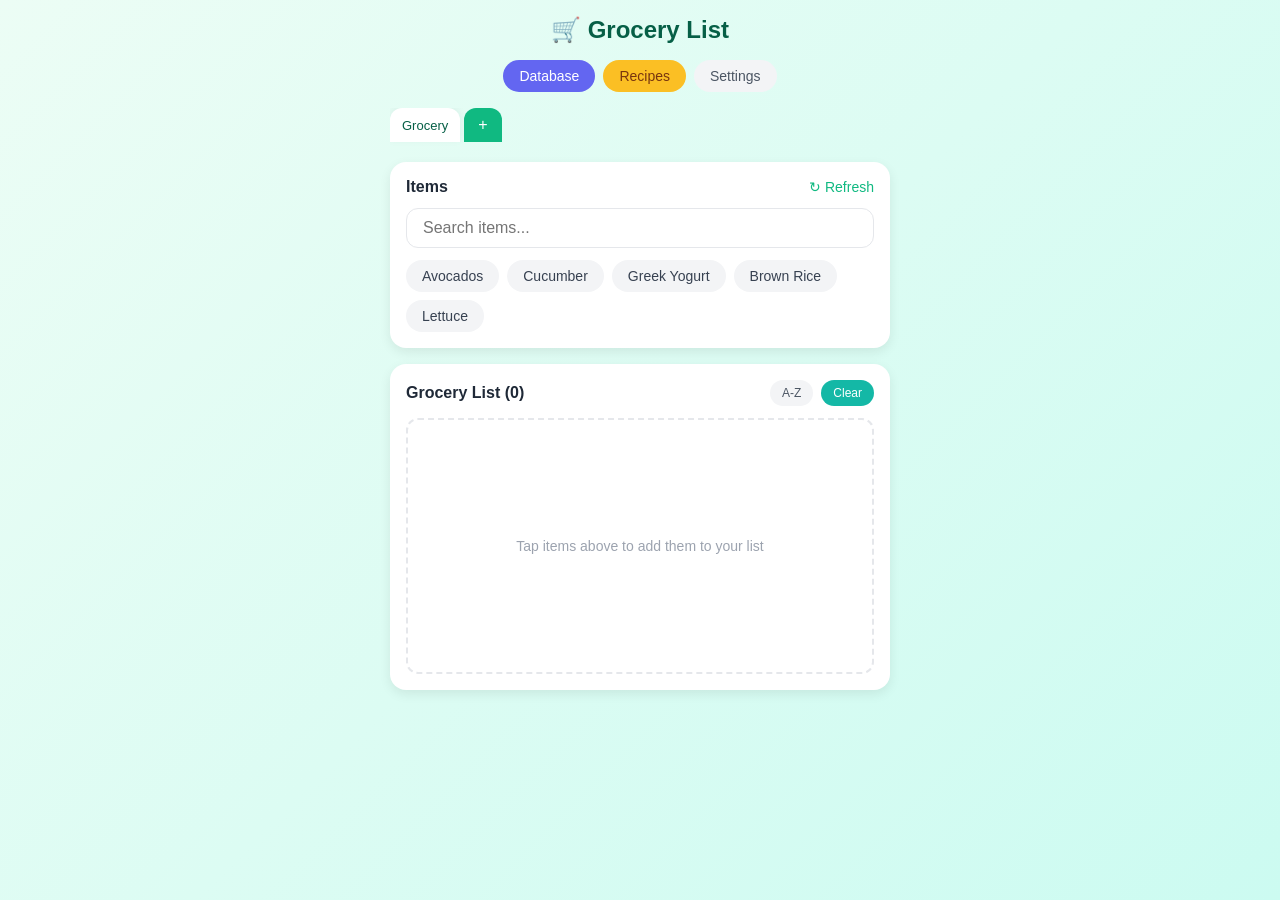
==== index.html @ 663d8616 "Update buttons and modal content for settings" ====
<!DOCTYPE html>
<html lang="en">
<head>
  <meta charset="UTF-8">
  <meta name="viewport" content="width=device-width, initial-scale=1.0, user-scalable=no">
  <meta name="apple-mobile-web-app-capable" content="yes">
  <meta name="apple-mobile-web-app-status-bar-style" content="default">
  <meta name="apple-mobile-web-app-title" content="Grocery List">
  <meta name="theme-color" content="#059669">
  <title>Grocery List</title>
  <link rel="stylesheet" href="styles.css">
  <link rel="apple-touch-icon" href="data:image/svg+xml,<svg xmlns='http://www.w3.org/2000/svg' viewBox='0 0 100 100'><rect fill='%23059669' width='100' height='100' rx='20'/><text y='70' x='50' text-anchor='middle' font-size='60'>🛒</text></svg>">
</head>
<body>
  <div class="container">
    <h1>🛒 Grocery List</h1>
    
    <div class="top-btn-container">
      <button class="btn btn-indigo" id="toggleDbBtn">Database</button>
      <button class="btn btn-amber" id="toggleRecipesBtn">Recipes</button>
      <button class="btn btn-secondary" id="importExportBtn">Settings</button>
    </div>

    <div class="tabs-container" id="tabsContainer"></div>

    <!-- New List Modal -->
    <div class="modal-overlay hidden" id="newListModal">
      <div class="modal" onclick="event.stopPropagation()">
        <div class="modal-title">Choose a list name</div>
        <div class="preset-list" id="presetList"></div>
        <div class="modal-buttons">
          <button class="btn btn-secondary" id="closeNewListModalBtn">Cancel</button>
        </div>
      </div>
    </div>

    <!-- Rename Modal -->
    <div class="modal-overlay hidden" id="renameModal">
      <div class="modal" onclick="event.stopPropagation()">
        <div class="modal-title">Rename List</div>
        <input type="text" class="input" id="renameInput" placeholder="Enter new name...">
        <div class="modal-buttons">
          <button class="btn btn-secondary" id="closeRenameModalBtn">Cancel</button>
          <button class="btn btn-primary" id="confirmRenameBtn">Save</button>
        </div>
      </div>
    </div>

    <!-- Delete Confirm Modal -->
    <div class="modal-overlay hidden" id="deleteModal">
      <div class="modal" onclick="event.stopPropagation()">
        <div class="modal-title">Delete this list?</div>
        <p style="color: #6b7280; font-size: 14px;">This cannot be undone.</p>
        <div class="modal-buttons">
          <button class="btn btn-secondary" id="closeDeleteModalBtn">Cancel</button>
          <button class="btn btn-danger" id="confirmDeleteBtn">Delete</button>
        </div>
      </div>
    </div>

    <!-- Add Item Category Modal -->
    <div class="modal-overlay hidden" id="categoryModal">
      <div class="modal" onclick="event.stopPropagation()">
        <div class="modal-title">Add "<span id="newItemName"></span>"</div>
        <p style="color: #6b7280; font-size: 14px; margin-bottom: 12px;">Which list type should this item appear in?</p>
        <select class="select" id="categorySelect">
          <option value="grocery">Grocery</option>
          <option value="vacation">Vacation</option>
          <option value="todo">To-Do</option>
        </select>
        <div class="modal-buttons">
          <button class="btn btn-secondary" id="closeCategoryModalBtn">Cancel</button>
          <button class="btn btn-primary" id="confirmAddItemBtn">Add</button>
        </div>
      </div>
    </div>

    <!-- Settings Modal -->
    <div class="modal-overlay hidden" id="importExportModal">
      <div class="modal" onclick="event.stopPropagation()">
        <div class="modal-title">Settings</div>
        
        <div class="settings-section">
          <div class="settings-label">Theme</div>
          <div class="theme-toggle-container">
            <button class="theme-btn" id="themeLightBtn">☀️ Light</button>
            <button class="theme-btn" id="themeDarkBtn">🌙 Dark</button>
            <button class="theme-btn" id="themeSystemBtn">⚙️ System</button>
          </div>
        </div>
        
        <div class="settings-section">
          <div class="settings-label">Data</div>
          <button class="btn btn-primary btn-full mb-12" id="exportDataBtn">📤 Export Data</button>
          <label class="btn btn-secondary btn-full" style="display: block; text-align: center; cursor: pointer;">
            📥 Import Data
            <input type="file" accept=".json" id="importFileInput" style="display: none;">
          </label>
        </div>
        
        <div class="modal-buttons">
          <button class="btn btn-secondary" id="closeImportExportModalBtn">Close</button>
        </div>
      </div>
    </div>

    <!-- Delete Recipe Confirm Modal -->
    <div class="modal-overlay hidden" id="deleteRecipeModal">
      <div class="modal" onclick="event.stopPropagation()">
        <div class="modal-title">Delete Recipe?</div>
        <p style="color: #6b7280; font-size: 14px;">This cannot be undone.</p>
        <div class="modal-buttons">
          <button class="btn btn-secondary" id="closeDeleteRecipeModalBtn">Cancel</button>
          <button class="btn btn-danger" id="confirmDeleteRecipeBtn">Delete</button>
        </div>
      </div>
    </div>

    <!-- Recipe Detail Modal -->
    <div class="modal-overlay hidden" id="recipeDetailModal">
      <div class="modal modal-large" onclick="event.stopPropagation()">
        <div class="recipe-detail-header">
          <span class="modal-title" id="recipeDetailTitle"></span>
          <span class="recipe-card-category" id="recipeDetailCategory"></span>
        </div>
        <div class="recipe-detail-section">
          <div class="card-title mb-8">Ingredients</div>
          <div id="recipeDetailIngredients" class="recipe-ingredients-list"></div>
        </div>
        <div class="recipe-detail-section">
          <div class="card-title mb-8">Instructions</div>
          <div id="recipeDetailInstructions" class="recipe-instructions"></div>
        </div>
        <div class="modal-buttons">
          <button class="btn btn-secondary" id="closeRecipeDetailModalBtn">Close</button>
          <button class="btn btn-secondary" id="editFromDetailBtn">Edit</button>
          <button class="btn btn-danger" id="deleteFromDetailBtn">Delete</button>
          <button class="btn btn-primary" id="addToListFromDetailBtn">+ Add to List</button>
        </div>
      </div>
    </div>

    <!-- Recipe Modal -->
    <div class="modal-overlay hidden" id="recipeModal">
      <div class="modal modal-large" onclick="event.stopPropagation()">
        <div class="modal-title" id="recipeModalTitle">New Recipe</div>
        <input type="text" class="input mb-12" id="recipeNameInput" placeholder="Recipe name...">
        <select class="select mb-12" id="recipeCategorySelect">
          <option value="breakfast">Breakfast</option>
          <option value="lunch">Lunch</option>
          <option value="dinner">Dinner</option>
          <option value="dessert">Dessert</option>
        </select>
        <div class="card-title mb-8">Ingredients</div>
        <div id="recipeIngredients" class="recipe-ingredients-list"></div>
        <div class="input-row mb-12">
          <input type="text" class="input input-small" id="newIngredientQty" placeholder="Qty (e.g. 2 cups)">
          <div class="autocomplete-container">
            <input type="text" class="input" id="newIngredientName" placeholder="Ingredient name..." autocomplete="off">
            <div class="autocomplete-list hidden" id="ingredientAutocomplete"></div>
          </div>
          <button class="btn btn-primary" id="addIngredientBtn">+</button>
        </div>
        <div class="card-title mb-8">Instructions</div>
        <textarea class="input textarea mb-12" id="recipeInstructions" placeholder="Enter cooking instructions..."></textarea>
        <div class="modal-buttons">
          <button class="btn btn-secondary" id="closeRecipeModalBtn">Cancel</button>
          <button class="btn btn-primary" id="saveRecipeBtn">Save</button>
        </div>
      </div>
    </div>

    <!-- Add Recipe to List Modal -->
    <div class="modal-overlay hidden" id="addToListModal">
      <div class="modal" onclick="event.stopPropagation()">
        <div class="modal-title">Add to List</div>
        <p style="color: #6b7280; font-size: 14px; margin-bottom: 12px;">Choose a list or create new:</p>
        <div id="existingListsContainer" class="preset-list mb-12"></div>
        <button class="btn btn-primary btn-full" id="addRecipeToNewListBtn">+ New List from Recipe</button>
        <div class="modal-buttons">
          <button class="btn btn-secondary" id="closeAddToListModalBtn">Cancel</button>
        </div>
      </div>
    </div>

    <!-- Recipes View -->
    <div id="recipesView" class="hidden">
      <div class="card">
        <div class="card-header">
          <span class="card-title">Recipes (<span id="recipeCount">0</span>)</span>
          <button class="btn btn-primary" id="newRecipeBtn">+ New</button>
        </div>
        <input type="text" class="input mb-12" id="recipeSearch" placeholder="Search recipes...">
        <div class="filter-row mb-12">
          <button class="btn btn-small btn-primary" id="recipeFilterAll">All</button>
          <button class="btn btn-small btn-secondary" id="recipeFilterBreakfast">Breakfast</button>
          <button class="btn btn-small btn-secondary" id="recipeFilterLunch">Lunch</button>
          <button class="btn btn-small btn-secondary" id="recipeFilterDinner">Dinner</button>
          <button class="btn btn-small btn-secondary" id="recipeFilterDessert">Dessert</button>
        </div>
        <div class="list-container" id="recipeList"></div>
      </div>
    </div>

    <!-- Database View -->
    <div id="databaseView" class="hidden">
      <div class="card">
        <div class="card-header">
          <span class="card-title">Database (<span id="dbCount">0</span> items)</span>
        </div>
        <input type="text" class="input mb-12" id="dbSearch" placeholder="Search database...">
        <div class="filter-row mb-12">
          <button class="btn btn-small btn-primary" id="dbFilterAll">All</button>
          <button class="btn btn-small btn-secondary" id="dbFilterGrocery">Grocery</button>
          <button class="btn btn-small btn-secondary" id="dbFilterVacation">Vacation</button>
          <button class="btn btn-small btn-secondary" id="dbFilterTodo">To-Do</button>
        </div>
        <div class="input-row">
          <input type="text" class="input" id="newDbItem" placeholder="Add new item...">
          <button class="btn btn-indigo" id="addDbItemBtn">Add</button>
        </div>
        <div class="list-container" id="dbList"></div>
      </div>
    </div>

    <!-- Main View -->
    <div id="mainView">
      <div class="card">
        <div class="card-header">
          <span class="card-title">Items</span>
          <button class="link-btn" id="refreshBtn">↻ Refresh</button>
        </div>
        <input type="text" class="input mb-12" id="searchInput" placeholder="Search items...">
        <div class="chips" id="itemChips"></div>
      </div>

      <div id="lastListCard" class="card hidden">
        <div class="card-header">
          <span class="card-title">Last List</span>
        </div>
        <div class="chips" id="lastListChips"></div>
      </div>

      <div class="card">
        <div class="card-header">
          <span class="card-title"><span id="listTitle">Shopping List</span> (<span id="listCount">0</span>)</span>
          <div class="btn-group">
            <button class="btn btn-small btn-secondary" id="sortBtn">A-Z</button>
            <button class="btn btn-small btn-teal" id="newListBtn">Clear</button>
          </div>
        </div>
        <div id="shoppingListEmpty" class="list-empty">Tap items above to add them to your list</div>
        <div id="shoppingList" class="list-container hidden"></div>
      </div>
    </div>
  </div>

  <script src="app.js"></script>
</body>
</html>
---- styles.css ----
* { box-sizing: border-box; margin: 0; padding: 0; }

body { 
  font-family: -apple-system, BlinkMacSystemFont, 'Segoe UI', Roboto, sans-serif; 
  background: linear-gradient(135deg, #ecfdf5 0%, #ccfbf1 100%); 
  min-height: 100vh; 
  padding: 16px; 
  padding-bottom: 32px; 
  -webkit-tap-highlight-color: transparent; 
}

.container { max-width: 500px; margin: 0 auto; }

h1 { text-align: center; color: #065f46; font-size: 24px; margin-bottom: 16px; }

/* Cards */
.card { 
  background: white; 
  border-radius: 16px; 
  padding: 16px; 
  margin-bottom: 16px; 
  box-shadow: 0 4px 12px rgba(0,0,0,0.08); 
}

.card-header { 
  display: flex; 
  justify-content: space-between; 
  align-items: center; 
  margin-bottom: 12px; 
}

.card-title { font-size: 16px; font-weight: 600; color: #1f2937; }

/* Buttons */
.btn { 
  padding: 8px 16px; 
  border-radius: 20px; 
  border: none; 
  font-size: 14px; 
  font-weight: 500; 
  cursor: pointer; 
  transition: all 0.2s; 
}

.btn-primary { background: #10b981; color: white; }
.btn-primary:active { background: #059669; }

.btn-secondary { background: #f3f4f6; color: #4b5563; }
.btn-secondary:active { background: #e5e7eb; }

.btn-danger { background: #ef4444; color: white; }
.btn-danger:active { background: #dc2626; }

.btn-purple { background: #8b5cf6; color: white; }
.btn-purple:active { background: #7c3aed; }

.btn-indigo { background: #6366f1; color: white; }
.btn-indigo:active { background: #4f46e5; }

.btn-amber { background: #fbbf24; color: #78350f; }

.btn-teal { background: #14b8a6; color: white; }
.btn-teal:active { background: #0d9488; }

.btn-small { padding: 6px 12px; font-size: 12px; }

.btn-group { display: flex; gap: 8px; flex-wrap: wrap; }

/* Inputs */
.input { 
  width: 100%; 
  padding: 10px 16px; 
  border: 1px solid #e5e7eb; 
  border-radius: 12px; 
  font-size: 16px; 
  outline: none; 
}

.input:focus { 
  border-color: #10b981; 
  box-shadow: 0 0 0 3px rgba(16,185,129,0.1); 
}

.select { 
  width: 100%; 
  padding: 10px 16px; 
  border: 1px solid #e5e7eb; 
  border-radius: 12px; 
  font-size: 16px; 
  outline: none; 
  background: white; 
}

/* Chips */
.chips { display: flex; flex-wrap: wrap; gap: 8px; }

.chip { 
  padding: 8px 16px; 
  border-radius: 20px; 
  font-size: 14px; 
  font-weight: 500; 
  border: none; 
  cursor: pointer; 
  transition: all 0.2s; 
}

.chip-default { background: #f3f4f6; color: #374151; }
.chip-default:active { background: #e5e7eb; }

.chip-selected { background: #10b981; color: white; box-shadow: 0 2px 8px rgba(16,185,129,0.3); }
.chip-selected-vacation { background: #ef4444; color: white; box-shadow: 0 2px 8px rgba(239,68,68,0.3); }
.chip-selected-todo { background: #3b82f6; color: white; box-shadow: 0 2px 8px rgba(59,130,246,0.3); }

.chip-highlight { background: #d1fae5; color: #065f46; box-shadow: 0 0 0 2px #10b981; }
.chip-highlight-vacation { background: #fee2e2; color: #991b1b; box-shadow: 0 0 0 2px #ef4444; }
.chip-highlight-todo { background: #dbeafe; color: #1e40af; box-shadow: 0 0 0 2px #3b82f6; }

.chip-badge { position: relative; }

/* Badges */
.badge { 
  position: absolute; 
  top: -6px; 
  left: -6px; 
  background: #059669; 
  color: white; 
  font-size: 10px; 
  padding: 2px 6px; 
  border-radius: 10px; 
}

.badge-vacation { 
  position: absolute; 
  top: -6px; 
  left: -6px; 
  background: #dc2626; 
  color: white; 
  font-size: 10px; 
  padding: 2px 6px; 
  border-radius: 10px; 
}

.badge-todo { 
  position: absolute; 
  top: -6px; 
  left: -6px; 
  background: #2563eb; 
  color: white; 
  font-size: 10px; 
  padding: 2px 6px; 
  border-radius: 10px; 
}

/* List Items */
.list-container { 
  height: 256px; 
  overflow-y: auto; 
  -webkit-overflow-scrolling: touch; 
}

.list-empty { 
  height: 256px; 
  display: flex; 
  align-items: center; 
  justify-content: center; 
  border: 2px dashed #e5e7eb; 
  border-radius: 12px; 
  color: #9ca3af; 
  font-size: 14px; 
  text-align: center; 
  padding: 16px; 
}

.list-item { 
  display: flex; 
  align-items: center; 
  gap: 12px; 
  padding: 12px; 
  background: #ecfdf5; 
  border-radius: 12px; 
  margin-bottom: 8px; 
}

.list-item-vacation { 
  display: flex; 
  align-items: center; 
  gap: 12px; 
  padding: 12px; 
  background: #fee2e2; 
  border-radius: 12px; 
  margin-bottom: 8px; 
}

.list-item-todo { 
  display: flex; 
  align-items: center; 
  gap: 12px; 
  padding: 12px; 
  background: #dbeafe; 
  border-radius: 12px; 
  margin-bottom: 8px; 
}

.list-number { 
  width: 24px; 
  height: 24px; 
  background: #10b981; 
  color: white; 
  border-radius: 50%; 
  display: flex; 
  align-items: center; 
  justify-content: center; 
  font-size: 12px; 
  font-weight: 600; 
  flex-shrink: 0; 
}

.list-number-vacation { 
  width: 24px; 
  height: 24px; 
  background: #ef4444; 
  color: white; 
  border-radius: 50%; 
  display: flex; 
  align-items: center; 
  justify-content: center; 
  font-size: 12px; 
  font-weight: 600; 
  flex-shrink: 0; 
}

.list-number-todo { 
  width: 24px; 
  height: 24px; 
  background: #3b82f6; 
  color: white; 
  border-radius: 50%; 
  display: flex; 
  align-items: center; 
  justify-content: center; 
  font-size: 12px; 
  font-weight: 600; 
  flex-shrink: 0; 
}

.list-item-text { flex: 1; font-size: 14px; color: #1f2937; }

.list-item-remove { 
  background: none; 
  border: none; 
  color: #9ca3af; 
  font-size: 18px; 
  cursor: pointer; 
  padding: 4px; 
}

.list-item-remove:active { color: #ef4444; }

.list-item-qty { 
  width: 70px; 
  padding: 4px 8px; 
  border: 1px solid #e5e7eb; 
  border-radius: 8px; 
  font-size: 13px; 
  text-align: center; 
}

.list-item-qty:focus { 
  border-color: #10b981; 
  outline: none; 
}

/* Database Items */
.db-item { 
  display: flex; 
  align-items: center; 
  gap: 8px; 
  padding: 12px; 
  background: #f9fafb; 
  border-radius: 12px; 
  margin-bottom: 8px; 
}

.db-item-name { flex: 1; font-size: 14px; color: #1f2937; }

.db-tag { padding: 2px 8px; border-radius: 8px; font-size: 11px; font-weight: 600; }
.db-tag-grocery { background: #d1fae5; color: #065f46; }
.db-tag-vacation { background: #dbeafe; color: #1e40af; }
.db-tag-todo { background: #fef3c7; color: #92400e; }

/* Layout Helpers */
.top-btn-container { display: flex; justify-content: center; margin-bottom: 16px; }

.link-btn { 
  background: none; 
  border: none; 
  color: #10b981; 
  font-size: 14px; 
  font-weight: 500; 
  cursor: pointer; 
}

.link-btn:active { color: #059669; }

.input-row { display: flex; gap: 8px; margin-bottom: 12px; }
.input-row .input { flex: 1; }

.hidden { display: none !important; }

.filter-row { display: flex; align-items: center; gap: 8px; flex-wrap: wrap; }

.mb-12 { margin-bottom: 12px; }

/* Tabs */
.tabs-container { 
  display: flex; 
  gap: 4px; 
  margin-bottom: 16px; 
  overflow-x: auto; 
  -webkit-overflow-scrolling: touch; 
  padding-bottom: 4px; 
}

.tab { 
  padding: 8px 12px; 
  border-radius: 12px 12px 0 0; 
  border: none; 
  font-size: 13px; 
  font-weight: 500; 
  cursor: pointer; 
  white-space: nowrap; 
  background: #e5e7eb; 
  color: #6b7280; 
  display: flex; 
  align-items: center; 
  gap: 6px; 
}

.tab:active { background: #d1d5db; }

.tab-active { 
  background: white; 
  color: #065f46; 
  box-shadow: 0 -2px 8px rgba(0,0,0,0.05); 
}

.tab-name { pointer-events: none; }

.tab-close { 
  background: none; 
  border: none; 
  color: #9ca3af; 
  font-size: 14px; 
  cursor: pointer; 
  padding: 2px 4px; 
  line-height: 1; 
  border-radius: 4px; 
}

.tab-close:active { background: rgba(0,0,0,0.1); color: #ef4444; }

.tab-active .tab-close { color: #6b7280; }

.tab-add { 
  background: #10b981; 
  color: white; 
  font-size: 16px; 
  padding: 8px 14px; 
}

.tab-add:active { background: #059669; }

/* Modal */
.modal-overlay { 
  position: fixed; 
  top: 0; 
  left: 0; 
  right: 0; 
  bottom: 0; 
  background: rgba(0,0,0,0.5); 
  display: flex; 
  align-items: center; 
  justify-content: center; 
  z-index: 1000; 
  padding: 16px; 
}

.modal { 
  background: white; 
  border-radius: 16px; 
  padding: 20px; 
  width: 100%; 
  max-width: 320px; 
  z-index: 1001; 
}

.modal-title { 
  font-size: 18px; 
  font-weight: 600; 
  color: #1f2937; 
  margin-bottom: 16px; 
}

.modal-buttons { display: flex; gap: 8px; margin-top: 16px; }
.modal-buttons .btn { flex: 1; padding: 12px 16px; }

.preset-list { display: flex; flex-direction: column; gap: 8px; }

.preset-btn { 
  padding: 12px; 
  border-radius: 12px; 
  border: 1px solid #e5e7eb; 
  background: white; 
  font-size: 14px; 
  text-align: left; 
  cursor: pointer; 
}

.preset-btn:active { background: #f3f4f6; }

/* Recipe Styles */
.modal-large { max-width: 400px; max-height: 90vh; overflow-y: auto; }

.recipe-ingredients-list { 
  max-height: 150px; 
  overflow-y: auto; 
  margin-bottom: 12px; 
}

.recipe-ingredient-item {
  display: flex;
  align-items: center;
  gap: 8px;
  padding: 8px;
  background: #f9fafb;
  border-radius: 8px;
  margin-bottom: 6px;
  font-size: 14px;
}

.recipe-ingredient-qty {
  color: #6b7280;
  min-width: 70px;
}

.recipe-ingredient-name { flex: 1; color: #1f2937; }

.textarea {
  min-height: 100px;
  resize: vertical;
  font-family: inherit;
}

.mb-8 { margin-bottom: 8px; }

.input-small { max-width: 100px; }

.autocomplete-container { 
  position: relative; 
  flex: 1; 
}

.autocomplete-list { 
  position: absolute; 
  top: 100%; 
  left: 0; 
  right: 0; 
  background: white; 
  border: 1px solid #e5e7eb; 
  border-radius: 8px; 
  max-height: 150px; 
  overflow-y: auto; 
  z-index: 100; 
  box-shadow: 0 4px 12px rgba(0,0,0,0.1); 
}

.autocomplete-item { 
  padding: 10px 12px; 
  font-size: 14px; 
  cursor: pointer; 
}

.autocomplete-item:hover, 
.autocomplete-item.selected { 
  background: #ecfdf5; 
}

.btn-full { width: 100%; }

.recipe-card {
  background: #f9fafb;
  border-radius: 12px;
  padding: 12px;
  margin-bottom: 8px;
  cursor: pointer;
  transition: all 0.2s;
}

.recipe-card:active {
  background: #f3f4f6;
  transform: scale(0.98);
}

.recipe-card-header {
  display: flex;
  justify-content: space-between;
  align-items: flex-start;
  margin-bottom: 8px;
}

.recipe-card-title { font-weight: 600; color: #1f2937; font-size: 15px; }

.recipe-card-category {
  padding: 2px 8px;
  border-radius: 8px;
  font-size: 11px;
  font-weight: 600;
}

.recipe-cat-breakfast { background: #fef3c7; color: #92400e; }
.recipe-cat-lunch { background: #d1fae5; color: #065f46; }
.recipe-cat-dinner { background: #dbeafe; color: #1e40af; }
.recipe-cat-dessert { background: #fce7f3; color: #9d174d; }

.recipe-card-ingredients {
  font-size: 13px;
  color: #6b7280;
  margin-bottom: 8px;
}

.recipe-card-actions {
  display: flex;
  gap: 6px;
}

.recipe-detail-header {
  display: flex;
  justify-content: space-between;
  align-items: flex-start;
  margin-bottom: 16px;
}

.recipe-detail-header .modal-title {
  margin-bottom: 0;
}

.recipe-instructions {
  background: #f9fafb;
  border-radius: 8px;
  padding: 12px;
  font-size: 14px;
  color: #4b5563;
  white-space: pre-wrap;
  max-height: 150px;
  overflow-y: auto;
}

.recipe-detail-section {
  margin-bottom: 16px;
}

.top-btn-container { display: flex; justify-content: center; gap: 8px; margin-bottom: 16px; }
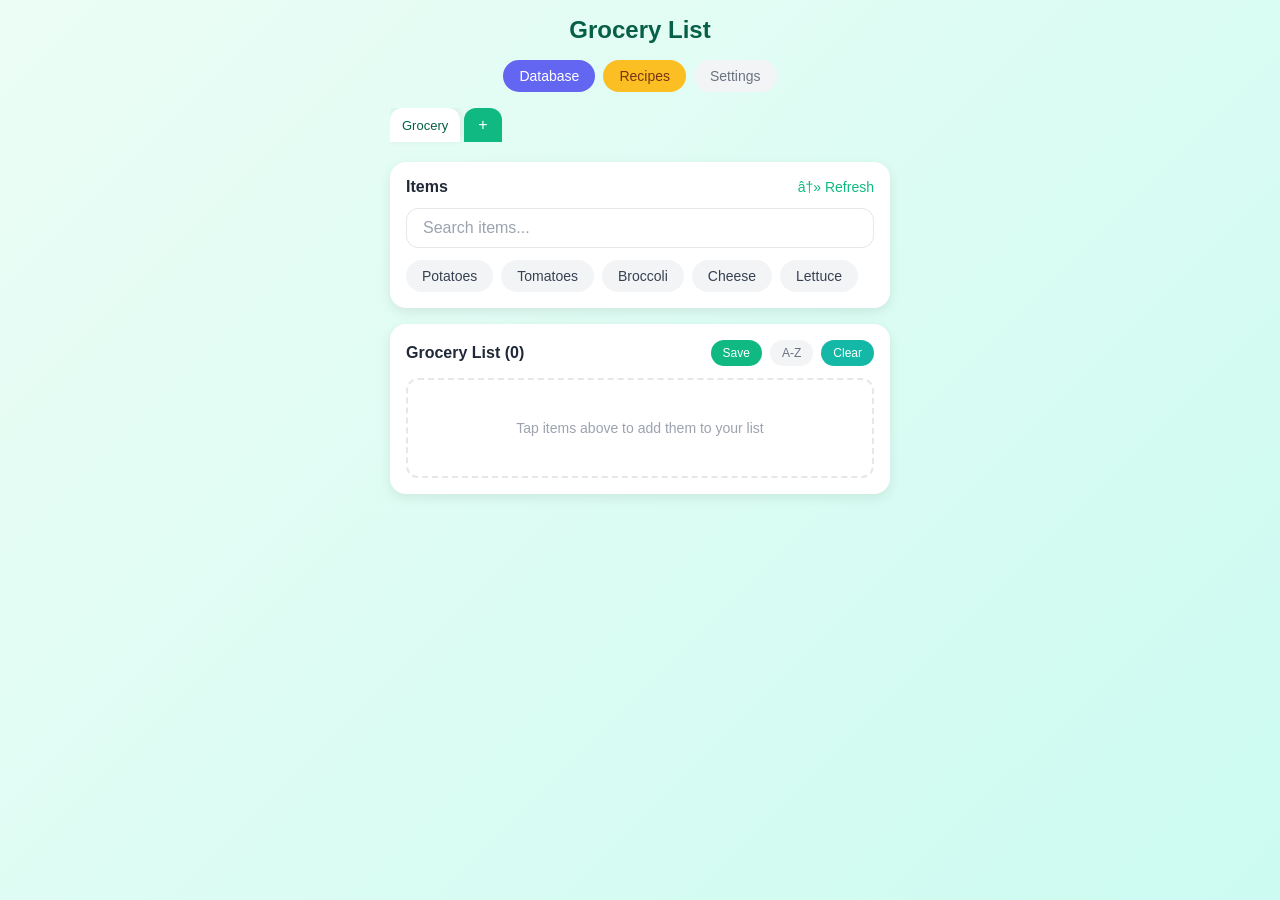
==== commit bd76984a: "Update grocery list UI elements and modals" ====
--- a/index.html
+++ b/index.html
@@ -9,11 +9,11 @@
   <meta name="theme-color" content="#059669">
   <title>Grocery List</title>
   <link rel="stylesheet" href="styles.css">
-  <link rel="apple-touch-icon" href="data:image/svg+xml,<svg xmlns='http://www.w3.org/2000/svg' viewBox='0 0 100 100'><rect fill='%23059669' width='100' height='100' rx='20'/><text y='70' x='50' text-anchor='middle' font-size='60'>🛒</text></svg>">
+  <link rel="apple-touch-icon" href="data:image/svg+xml,<svg xmlns='http://www.w3.org/2000/svg' viewBox='0 0 100 100'><rect fill='%23059669' width='100' height='100' rx='20'/><text y='70' x='50' text-anchor='middle' font-size='60'>ðŸ›’</text></svg>">
 </head>
 <body>
   <div class="container">
-    <h1>🛒 Grocery List</h1>
+    <h1>Grocery List</h1>
     
     <div class="top-btn-container">
       <button class="btn btn-indigo" id="toggleDbBtn">Database</button>
@@ -28,6 +28,7 @@
       <div class="modal" onclick="event.stopPropagation()">
         <div class="modal-title">Choose a list name</div>
         <div class="preset-list" id="presetList"></div>
+        <button class="btn btn-secondary btn-full mb-12" id="openSavedListsBtn">Add Saved List</button>
         <div class="modal-buttons">
           <button class="btn btn-secondary" id="closeNewListModalBtn">Cancel</button>
         </div>
@@ -75,6 +76,54 @@
       </div>
     </div>
 
+    <!-- Save List Modal -->
+    <div class="modal-overlay hidden" id="saveListModal">
+      <div class="modal" onclick="event.stopPropagation()">
+        <div class="modal-title">Save List</div>
+        <p style="color: #6b7280; font-size: 14px; margin-bottom: 12px;">Enter a name for this saved list:</p>
+        <input type="text" class="input mb-12" id="saveListNameInput" placeholder="List name...">
+        <div class="modal-buttons">
+          <button class="btn btn-secondary" id="closeSaveListModalBtn">Cancel</button>
+          <button class="btn btn-primary" id="confirmSaveListBtn">Save</button>
+        </div>
+      </div>
+    </div>
+
+    <!-- Overwrite Saved List Confirm Modal -->
+    <div class="modal-overlay hidden" id="overwriteSavedListModal">
+      <div class="modal" onclick="event.stopPropagation()">
+        <div class="modal-title">Replace Saved List?</div>
+        <p style="color: #6b7280; font-size: 14px;">A saved list named "<span id="overwriteListName"></span>" already exists. Do you want to replace it?</p>
+        <div class="modal-buttons">
+          <button class="btn btn-secondary" id="cancelOverwriteBtn">Cancel</button>
+          <button class="btn btn-danger" id="confirmOverwriteBtn">Replace</button>
+        </div>
+      </div>
+    </div>
+
+    <!-- Saved Lists Modal -->
+    <div class="modal-overlay hidden" id="savedListsModal">
+      <div class="modal modal-large" onclick="event.stopPropagation()">
+        <div class="modal-title">Saved Lists</div>
+        <div id="savedListsContainer" class="list-container mb-12"></div>
+        <div class="modal-buttons">
+          <button class="btn btn-secondary" id="closeSavedListsModalBtn">Close</button>
+        </div>
+      </div>
+    </div>
+
+    <!-- Delete Saved List Confirm Modal -->
+    <div class="modal-overlay hidden" id="deleteSavedListModal">
+      <div class="modal" onclick="event.stopPropagation()">
+        <div class="modal-title">Delete Saved List?</div>
+        <p style="color: #6b7280; font-size: 14px;">This cannot be undone.</p>
+        <div class="modal-buttons">
+          <button class="btn btn-secondary" id="closeDeleteSavedListModalBtn">Cancel</button>
+          <button class="btn btn-danger" id="confirmDeleteSavedListBtn" onclick="event.stopPropagation()">Delete</button>
+        </div>
+      </div>
+    </div>
+
     <!-- Settings Modal -->
     <div class="modal-overlay hidden" id="importExportModal">
       <div class="modal" onclick="event.stopPropagation()">
@@ -83,17 +132,17 @@
         <div class="settings-section">
           <div class="settings-label">Theme</div>
           <div class="theme-toggle-container">
-            <button class="theme-btn" id="themeLightBtn">☀️ Light</button>
-            <button class="theme-btn" id="themeDarkBtn">🌙 Dark</button>
-            <button class="theme-btn" id="themeSystemBtn">⚙️ System</button>
+            <button class="theme-btn" id="themeLightBtn">Light</button>
+            <button class="theme-btn" id="themeDarkBtn">Dark</button>
+            <button class="theme-btn" id="themeSystemBtn">System</button>
           </div>
         </div>
         
         <div class="settings-section">
           <div class="settings-label">Data</div>
-          <button class="btn btn-primary btn-full mb-12" id="exportDataBtn">📤 Export Data</button>
+          <button class="btn btn-primary btn-full mb-12" id="exportDataBtn">Export Data</button>
           <label class="btn btn-secondary btn-full" style="display: block; text-align: center; cursor: pointer;">
-            📥 Import Data
+            Import Data
             <input type="file" accept=".json" id="importFileInput" style="display: none;">
           </label>
         </div>
@@ -228,23 +277,16 @@
       <div class="card">
         <div class="card-header">
           <span class="card-title">Items</span>
-          <button class="link-btn" id="refreshBtn">↻ Refresh</button>
+          <button class="link-btn" id="refreshBtn">â†» Refresh</button>
         </div>
         <input type="text" class="input mb-12" id="searchInput" placeholder="Search items...">
         <div class="chips" id="itemChips"></div>
       </div>
-
-      <div id="lastListCard" class="card hidden">
-        <div class="card-header">
-          <span class="card-title">Last List</span>
-        </div>
-        <div class="chips" id="lastListChips"></div>
-      </div>
-
       <div class="card">
         <div class="card-header">
           <span class="card-title"><span id="listTitle">Shopping List</span> (<span id="listCount">0</span>)</span>
           <div class="btn-group">
+            <button class="btn btn-small btn-primary" id="saveListBtn">Save</button>
             <button class="btn btn-small btn-secondary" id="sortBtn">A-Z</button>
             <button class="btn btn-small btn-teal" id="newListBtn">Clear</button>
           </div>
--- a/styles.css
+++ b/styles.css
@@ -1,8 +1,56 @@
+:root {
+  --bg-gradient-1: #ecfdf5;
+  --bg-gradient-2: #ccfbf1;
+  --card-bg: white;
+  --text-primary: #1f2937;
+  --text-secondary: #6b7280;
+  --text-muted: #9ca3af;
+  --border-color: #e5e7eb;
+  --input-bg: white;
+  --chip-default-bg: #f3f4f6;
+  --chip-default-text: #374151;
+  --list-item-grocery-bg: #ecfdf5;
+  --list-item-vacation-bg: #fee2e2;
+  --list-item-todo-bg: #dbeafe;
+  --db-item-bg: #f9fafb;
+  --modal-overlay: rgba(0,0,0,0.5);
+  --shadow: rgba(0,0,0,0.08);
+  --autocomplete-bg: white;
+  --autocomplete-hover: #ecfdf5;
+  --preset-btn-bg: white;
+  --preset-btn-border: #e5e7eb;
+  --recipe-instructions-bg: #f9fafb;
+}
+
+[data-theme="dark"] {
+  --bg-gradient-1: #0f172a;
+  --bg-gradient-2: #1e293b;
+  --card-bg: #1e293b;
+  --text-primary: #f1f5f9;
+  --text-secondary: #94a3b8;
+  --text-muted: #64748b;
+  --border-color: #334155;
+  --input-bg: #0f172a;
+  --chip-default-bg: #334155;
+  --chip-default-text: #e2e8f0;
+  --list-item-grocery-bg: #064e3b;
+  --list-item-vacation-bg: #7f1d1d;
+  --list-item-todo-bg: #1e3a5f;
+  --db-item-bg: #0f172a;
+  --modal-overlay: rgba(0,0,0,0.7);
+  --shadow: rgba(0,0,0,0.3);
+  --autocomplete-bg: #1e293b;
+  --autocomplete-hover: #334155;
+  --preset-btn-bg: #0f172a;
+  --preset-btn-border: #334155;
+  --recipe-instructions-bg: #0f172a;
+}
+
 * { box-sizing: border-box; margin: 0; padding: 0; }
 
 body { 
   font-family: -apple-system, BlinkMacSystemFont, 'Segoe UI', Roboto, sans-serif; 
-  background: linear-gradient(135deg, #ecfdf5 0%, #ccfbf1 100%); 
+  background: linear-gradient(135deg, var(--bg-gradient-1) 0%, var(--bg-gradient-2) 100%); 
   min-height: 100vh; 
   padding: 16px; 
   padding-bottom: 32px; 
@@ -13,13 +61,15 @@
 
 h1 { text-align: center; color: #065f46; font-size: 24px; margin-bottom: 16px; }
 
+[data-theme="dark"] h1 { color: #6ee7b7; }
+
 /* Cards */
 .card { 
-  background: white; 
+  background: var(--card-bg); 
   border-radius: 16px; 
   padding: 16px; 
   margin-bottom: 16px; 
-  box-shadow: 0 4px 12px rgba(0,0,0,0.08); 
+  box-shadow: 0 4px 12px var(--shadow); 
 }
 
 .card-header { 
@@ -29,7 +79,7 @@
   margin-bottom: 12px; 
 }
 
-.card-title { font-size: 16px; font-weight: 600; color: #1f2937; }
+.card-title { font-size: 16px; font-weight: 600; color: var(--text-primary); }
 
 /* Buttons */
 .btn { 
@@ -45,8 +95,8 @@
 .btn-primary { background: #10b981; color: white; }
 .btn-primary:active { background: #059669; }
 
-.btn-secondary { background: #f3f4f6; color: #4b5563; }
-.btn-secondary:active { background: #e5e7eb; }
+.btn-secondary { background: var(--chip-default-bg); color: var(--text-secondary); }
+.btn-secondary:active { background: var(--border-color); }
 
 .btn-danger { background: #ef4444; color: white; }
 .btn-danger:active { background: #dc2626; }
@@ -70,10 +120,12 @@
 .input { 
   width: 100%; 
   padding: 10px 16px; 
-  border: 1px solid #e5e7eb; 
+  border: 1px solid var(--border-color); 
   border-radius: 12px; 
   font-size: 16px; 
   outline: none; 
+  background: var(--input-bg);
+  color: var(--text-primary);
 }
 
 .input:focus { 
@@ -81,14 +133,19 @@
   box-shadow: 0 0 0 3px rgba(16,185,129,0.1); 
 }
 
+.input::placeholder {
+  color: var(--text-muted);
+}
+
 .select { 
   width: 100%; 
   padding: 10px 16px; 
-  border: 1px solid #e5e7eb; 
+  border: 1px solid var(--border-color); 
   border-radius: 12px; 
   font-size: 16px; 
   outline: none; 
-  background: white; 
+  background: var(--input-bg);
+  color: var(--text-primary);
 }
 
 /* Chips */
@@ -104,8 +161,8 @@
   transition: all 0.2s; 
 }
 
-.chip-default { background: #f3f4f6; color: #374151; }
-.chip-default:active { background: #e5e7eb; }
+.chip-default { background: var(--chip-default-bg); color: var(--chip-default-text); }
+.chip-default:active { background: var(--border-color); }
 
 .chip-selected { background: #10b981; color: white; box-shadow: 0 2px 8px rgba(16,185,129,0.3); }
 .chip-selected-vacation { background: #ef4444; color: white; box-shadow: 0 2px 8px rgba(239,68,68,0.3); }
@@ -153,19 +210,17 @@
 
 /* List Items */
 .list-container { 
-  height: 256px; 
-  overflow-y: auto; 
-  -webkit-overflow-scrolling: touch; 
+  min-height: 50px;
 }
 
 .list-empty { 
-  height: 256px; 
+  min-height: 100px; 
   display: flex; 
   align-items: center; 
   justify-content: center; 
-  border: 2px dashed #e5e7eb; 
-  border-radius: 12px; 
-  color: #9ca3af; 
+  border: 2px dashed var(--border-color); 
+  border-radius: 12px; 
+  color: var(--text-muted); 
   font-size: 14px; 
   text-align: center; 
   padding: 16px; 
@@ -176,7 +231,7 @@
   align-items: center; 
   gap: 12px; 
   padding: 12px; 
-  background: #ecfdf5; 
+  background: var(--list-item-grocery-bg); 
   border-radius: 12px; 
   margin-bottom: 8px; 
 }
@@ -186,7 +241,7 @@
   align-items: center; 
   gap: 12px; 
   padding: 12px; 
-  background: #fee2e2; 
+  background: var(--list-item-vacation-bg); 
   border-radius: 12px; 
   margin-bottom: 8px; 
 }
@@ -196,7 +251,7 @@
   align-items: center; 
   gap: 12px; 
   padding: 12px; 
-  background: #dbeafe; 
+  background: var(--list-item-todo-bg); 
   border-radius: 12px; 
   margin-bottom: 8px; 
 }
@@ -243,12 +298,12 @@
   flex-shrink: 0; 
 }
 
-.list-item-text { flex: 1; font-size: 14px; color: #1f2937; }
+.list-item-text { flex: 1; font-size: 14px; color: var(--text-primary); }
 
 .list-item-remove { 
   background: none; 
   border: none; 
-  color: #9ca3af; 
+  color: var(--text-muted); 
   font-size: 18px; 
   cursor: pointer; 
   padding: 4px; 
@@ -259,10 +314,12 @@
 .list-item-qty { 
   width: 70px; 
   padding: 4px 8px; 
-  border: 1px solid #e5e7eb; 
+  border: 1px solid var(--border-color); 
   border-radius: 8px; 
   font-size: 13px; 
-  text-align: center; 
+  text-align: center;
+  background: var(--input-bg);
+  color: var(--text-primary);
 }
 
 .list-item-qty:focus { 
@@ -276,12 +333,12 @@
   align-items: center; 
   gap: 8px; 
   padding: 12px; 
-  background: #f9fafb; 
+  background: var(--db-item-bg); 
   border-radius: 12px; 
   margin-bottom: 8px; 
 }
 
-.db-item-name { flex: 1; font-size: 14px; color: #1f2937; }
+.db-item-name { flex: 1; font-size: 14px; color: var(--text-primary); }
 
 .db-tag { padding: 2px 8px; border-radius: 8px; font-size: 11px; font-weight: 600; }
 .db-tag-grocery { background: #d1fae5; color: #065f46; }
@@ -289,7 +346,7 @@
 .db-tag-todo { background: #fef3c7; color: #92400e; }
 
 /* Layout Helpers */
-.top-btn-container { display: flex; justify-content: center; margin-bottom: 16px; }
+.top-btn-container { display: flex; justify-content: center; gap: 8px; margin-bottom: 16px; }
 
 .link-btn { 
   background: none; 
@@ -310,6 +367,7 @@
 .filter-row { display: flex; align-items: center; gap: 8px; flex-wrap: wrap; }
 
 .mb-12 { margin-bottom: 12px; }
+.mb-8 { margin-bottom: 8px; }
 
 /* Tabs */
 .tabs-container { 
@@ -329,27 +387,29 @@
   font-weight: 500; 
   cursor: pointer; 
   white-space: nowrap; 
-  background: #e5e7eb; 
-  color: #6b7280; 
+  background: var(--border-color); 
+  color: var(--text-secondary); 
   display: flex; 
   align-items: center; 
   gap: 6px; 
 }
 
-.tab:active { background: #d1d5db; }
+.tab:active { background: var(--chip-default-bg); }
 
 .tab-active { 
-  background: white; 
+  background: var(--card-bg); 
   color: #065f46; 
-  box-shadow: 0 -2px 8px rgba(0,0,0,0.05); 
-}
+  box-shadow: 0 -2px 8px var(--shadow); 
+}
+
+[data-theme="dark"] .tab-active { color: #6ee7b7; }
 
 .tab-name { pointer-events: none; }
 
 .tab-close { 
   background: none; 
   border: none; 
-  color: #9ca3af; 
+  color: var(--text-muted); 
   font-size: 14px; 
   cursor: pointer; 
   padding: 2px 4px; 
@@ -359,7 +419,7 @@
 
 .tab-close:active { background: rgba(0,0,0,0.1); color: #ef4444; }
 
-.tab-active .tab-close { color: #6b7280; }
+.tab-active .tab-close { color: var(--text-secondary); }
 
 .tab-add { 
   background: #10b981; 
@@ -377,7 +437,7 @@
   left: 0; 
   right: 0; 
   bottom: 0; 
-  background: rgba(0,0,0,0.5); 
+  background: var(--modal-overlay); 
   display: flex; 
   align-items: center; 
   justify-content: center; 
@@ -386,7 +446,7 @@
 }
 
 .modal { 
-  background: white; 
+  background: var(--card-bg); 
   border-radius: 16px; 
   padding: 20px; 
   width: 100%; 
@@ -394,10 +454,16 @@
   z-index: 1001; 
 }
 
+.modal-large { 
+  max-width: 400px; 
+  max-height: 90vh; 
+  overflow-y: auto; 
+}
+
 .modal-title { 
   font-size: 18px; 
   font-weight: 600; 
-  color: #1f2937; 
+  color: var(--text-primary); 
   margin-bottom: 16px; 
 }
 
@@ -409,21 +475,19 @@
 .preset-btn { 
   padding: 12px; 
   border-radius: 12px; 
-  border: 1px solid #e5e7eb; 
-  background: white; 
+  border: 1px solid var(--preset-btn-border); 
+  background: var(--preset-btn-bg); 
+  color: var(--text-primary);
   font-size: 14px; 
   text-align: left; 
   cursor: pointer; 
 }
 
-.preset-btn:active { background: #f3f4f6; }
+.preset-btn:active { background: var(--chip-default-bg); }
 
 /* Recipe Styles */
-.modal-large { max-width: 400px; max-height: 90vh; overflow-y: auto; }
-
 .recipe-ingredients-list { 
-  max-height: 150px; 
-  overflow-y: auto; 
+  min-height: 40px;
   margin-bottom: 12px; 
 }
 
@@ -432,18 +496,18 @@
   align-items: center;
   gap: 8px;
   padding: 8px;
-  background: #f9fafb;
+  background: var(--db-item-bg);
   border-radius: 8px;
   margin-bottom: 6px;
   font-size: 14px;
 }
 
 .recipe-ingredient-qty {
-  color: #6b7280;
+  color: var(--text-secondary);
   min-width: 70px;
 }
 
-.recipe-ingredient-name { flex: 1; color: #1f2937; }
+.recipe-ingredient-name { flex: 1; color: var(--text-primary); }
 
 .textarea {
   min-height: 100px;
@@ -451,10 +515,82 @@
   font-family: inherit;
 }
 
-.mb-8 { margin-bottom: 8px; }
-
 .input-small { max-width: 100px; }
 
+.btn-full { width: 100%; }
+
+.recipe-card {
+  background: var(--db-item-bg);
+  border-radius: 12px;
+  padding: 12px;
+  margin-bottom: 8px;
+  cursor: pointer;
+  transition: all 0.2s;
+}
+
+.recipe-card:active {
+  background: var(--chip-default-bg);
+  transform: scale(0.98);
+}
+
+.recipe-card-header {
+  display: flex;
+  justify-content: space-between;
+  align-items: flex-start;
+  margin-bottom: 8px;
+}
+
+.recipe-card-title { font-weight: 600; color: var(--text-primary); font-size: 15px; }
+
+.recipe-card-category {
+  padding: 2px 8px;
+  border-radius: 8px;
+  font-size: 11px;
+  font-weight: 600;
+}
+
+.recipe-cat-breakfast { background: #fef3c7; color: #92400e; }
+.recipe-cat-lunch { background: #d1fae5; color: #065f46; }
+.recipe-cat-dinner { background: #dbeafe; color: #1e40af; }
+.recipe-cat-dessert { background: #fce7f3; color: #9d174d; }
+
+.recipe-card-ingredients {
+  font-size: 13px;
+  color: var(--text-secondary);
+}
+
+.recipe-card-actions {
+  display: flex;
+  gap: 6px;
+}
+
+.recipe-detail-header {
+  display: flex;
+  justify-content: space-between;
+  align-items: flex-start;
+  margin-bottom: 16px;
+}
+
+.recipe-detail-header .modal-title {
+  margin-bottom: 0;
+}
+
+.recipe-instructions {
+  background: var(--recipe-instructions-bg);
+  border-radius: 8px;
+  padding: 12px;
+  font-size: 14px;
+  color: var(--text-secondary);
+  white-space: pre-wrap;
+  max-height: 150px;
+  overflow-y: auto;
+}
+
+.recipe-detail-section {
+  margin-bottom: 16px;
+}
+
+/* Autocomplete */
 .autocomplete-container { 
   position: relative; 
   flex: 1; 
@@ -465,98 +601,63 @@
   top: 100%; 
   left: 0; 
   right: 0; 
-  background: white; 
-  border: 1px solid #e5e7eb; 
+  background: var(--autocomplete-bg); 
+  border: 1px solid var(--border-color); 
   border-radius: 8px; 
   max-height: 150px; 
   overflow-y: auto; 
   z-index: 100; 
-  box-shadow: 0 4px 12px rgba(0,0,0,0.1); 
+  box-shadow: 0 4px 12px var(--shadow); 
 }
 
 .autocomplete-item { 
   padding: 10px 12px; 
   font-size: 14px; 
-  cursor: pointer; 
+  cursor: pointer;
+  color: var(--text-primary);
 }
 
 .autocomplete-item:hover, 
 .autocomplete-item.selected { 
-  background: #ecfdf5; 
-}
-
-.btn-full { width: 100%; }
-
-.recipe-card {
-  background: #f9fafb;
-  border-radius: 12px;
-  padding: 12px;
-  margin-bottom: 8px;
+  background: var(--autocomplete-hover); 
+}
+
+/* Theme Toggle */
+.theme-toggle-container {
+  display: flex;
+  gap: 8px;
+  margin-bottom: 16px;
+}
+
+.theme-btn {
+  flex: 1;
+  padding: 10px;
+  border-radius: 8px;
+  border: 1px solid var(--border-color);
+  background: var(--input-bg);
+  color: var(--text-primary);
+  font-size: 13px;
   cursor: pointer;
   transition: all 0.2s;
 }
 
-.recipe-card:active {
-  background: #f3f4f6;
+.theme-btn.active {
+  background: #10b981;
+  color: white;
+  border-color: #10b981;
+}
+
+.theme-btn:active {
   transform: scale(0.98);
 }
 
-.recipe-card-header {
-  display: flex;
-  justify-content: space-between;
-  align-items: flex-start;
+.settings-section {
+  margin-bottom: 20px;
+}
+
+.settings-label {
+  font-size: 14px;
+  font-weight: 600;
+  color: var(--text-primary);
   margin-bottom: 8px;
 }
-
-.recipe-card-title { font-weight: 600; color: #1f2937; font-size: 15px; }
-
-.recipe-card-category {
-  padding: 2px 8px;
-  border-radius: 8px;
-  font-size: 11px;
-  font-weight: 600;
-}
-
-.recipe-cat-breakfast { background: #fef3c7; color: #92400e; }
-.recipe-cat-lunch { background: #d1fae5; color: #065f46; }
-.recipe-cat-dinner { background: #dbeafe; color: #1e40af; }
-.recipe-cat-dessert { background: #fce7f3; color: #9d174d; }
-
-.recipe-card-ingredients {
-  font-size: 13px;
-  color: #6b7280;
-  margin-bottom: 8px;
-}
-
-.recipe-card-actions {
-  display: flex;
-  gap: 6px;
-}
-
-.recipe-detail-header {
-  display: flex;
-  justify-content: space-between;
-  align-items: flex-start;
-  margin-bottom: 16px;
-}
-
-.recipe-detail-header .modal-title {
-  margin-bottom: 0;
-}
-
-.recipe-instructions {
-  background: #f9fafb;
-  border-radius: 8px;
-  padding: 12px;
-  font-size: 14px;
-  color: #4b5563;
-  white-space: pre-wrap;
-  max-height: 150px;
-  overflow-y: auto;
-}
-
-.recipe-detail-section {
-  margin-bottom: 16px;
-}
-
-.top-btn-container { display: flex; justify-content: center; gap: 8px; margin-bottom: 16px; }
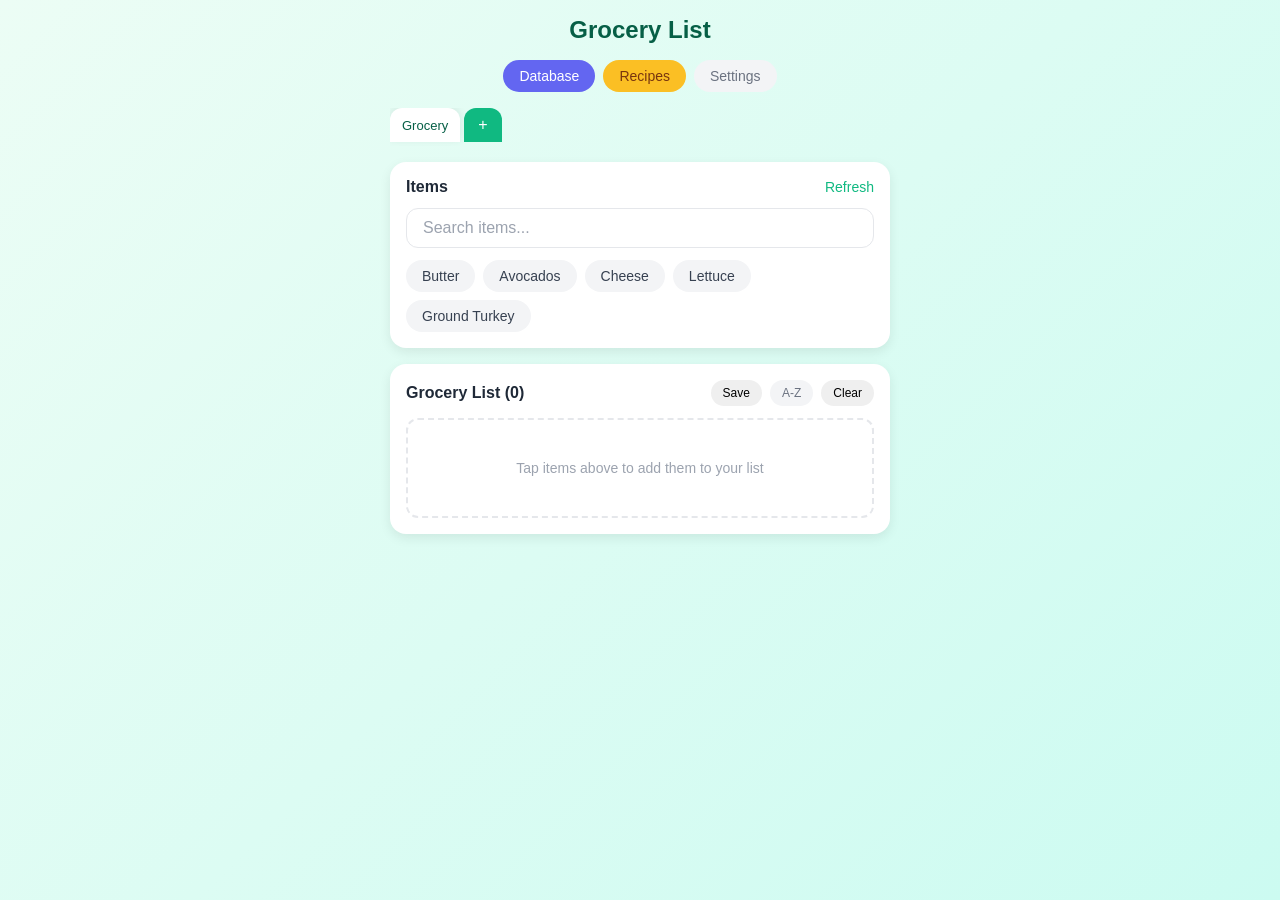
==== commit 682ed2a6: "Refactor button classes and update modal structure" ====
--- a/index.html
+++ b/index.html
@@ -28,7 +28,7 @@
       <div class="modal" onclick="event.stopPropagation()">
         <div class="modal-title">Choose a list name</div>
         <div class="preset-list" id="presetList"></div>
-        <button class="btn btn-secondary btn-full mb-12" id="openSavedListsBtn">Add Saved List</button>
+        <button class="preset-btn preset-btn-saved mb-12" id="openSavedListsBtn">Add Saved List</button>
         <div class="modal-buttons">
           <button class="btn btn-secondary" id="closeNewListModalBtn">Cancel</button>
         </div>
@@ -255,20 +255,40 @@
     <div id="databaseView" class="hidden">
       <div class="card">
         <div class="card-header">
-          <span class="card-title">Database (<span id="dbCount">0</span> items)</span>
-        </div>
-        <input type="text" class="input mb-12" id="dbSearch" placeholder="Search database...">
-        <div class="filter-row mb-12">
-          <button class="btn btn-small btn-primary" id="dbFilterAll">All</button>
-          <button class="btn btn-small btn-secondary" id="dbFilterGrocery">Grocery</button>
-          <button class="btn btn-small btn-secondary" id="dbFilterVacation">Vacation</button>
-          <button class="btn btn-small btn-secondary" id="dbFilterTodo">To-Do</button>
-        </div>
-        <div class="input-row">
-          <input type="text" class="input" id="newDbItem" placeholder="Add new item...">
-          <button class="btn btn-indigo" id="addDbItemBtn">Add</button>
-        </div>
-        <div class="list-container" id="dbList"></div>
+          <div class="db-view-toggle">
+            <button class="toggle-btn active" id="dbViewItemsBtn">Items</button>
+            <button class="toggle-btn" id="dbViewSavedBtn">Saved</button>
+          </div>
+          <span class="card-title" id="dbTitle">Database Items (<span id="dbCount">0</span>)</span>
+        </div>
+        
+        <!-- Items Sub-View -->
+        <div id="dbItemsView">
+          <input type="text" class="input mb-12" id="dbSearch" placeholder="Search database...">
+          <div class="filter-row mb-12">
+            <button class="btn btn-small btn-primary" id="dbFilterAll">All</button>
+            <button class="btn btn-small btn-secondary" id="dbFilterGrocery">Grocery</button>
+            <button class="btn btn-small btn-secondary" id="dbFilterVacation">Vacation</button>
+            <button class="btn btn-small btn-secondary" id="dbFilterTodo">To-Do</button>
+          </div>
+          <div class="input-row">
+            <input type="text" class="input" id="newDbItem" placeholder="Add new item...">
+            <button class="btn btn-indigo" id="addDbItemBtn">Add</button>
+          </div>
+          <div class="list-container" id="dbList"></div>
+        </div>
+        
+        <!-- Saved Lists Sub-View -->
+        <div id="dbSavedView" class="hidden">
+          <input type="text" class="input mb-12" id="savedListSearch" placeholder="Search saved lists...">
+          <div class="filter-row mb-12">
+            <button class="btn btn-small btn-primary" id="savedFilterAll">All</button>
+            <button class="btn btn-small btn-secondary" id="savedFilterGrocery">Grocery</button>
+            <button class="btn btn-small btn-secondary" id="savedFilterVacation">Vacation</button>
+            <button class="btn btn-small btn-secondary" id="savedFilterTodo">To-Do</button>
+          </div>
+          <div class="list-container" id="savedListsDbContainer"></div>
+        </div>
       </div>
     </div>
 
@@ -277,7 +297,7 @@
       <div class="card">
         <div class="card-header">
           <span class="card-title">Items</span>
-          <button class="link-btn" id="refreshBtn">â†» Refresh</button>
+          <button class="link-btn" id="refreshBtn">Refresh</button>
         </div>
         <input type="text" class="input mb-12" id="searchInput" placeholder="Search items...">
         <div class="chips" id="itemChips"></div>
@@ -286,9 +306,9 @@
         <div class="card-header">
           <span class="card-title"><span id="listTitle">Shopping List</span> (<span id="listCount">0</span>)</span>
           <div class="btn-group">
-            <button class="btn btn-small btn-primary" id="saveListBtn">Save</button>
+            <button class="btn btn-small btn-save-grocery" id="saveListBtn">Save</button>
             <button class="btn btn-small btn-secondary" id="sortBtn">A-Z</button>
-            <button class="btn btn-small btn-teal" id="newListBtn">Clear</button>
+            <button class="btn btn-small btn-clear-grocery" id="newListBtn">Clear</button>
           </div>
         </div>
         <div id="shoppingListEmpty" class="list-empty">Tap items above to add them to your list</div>
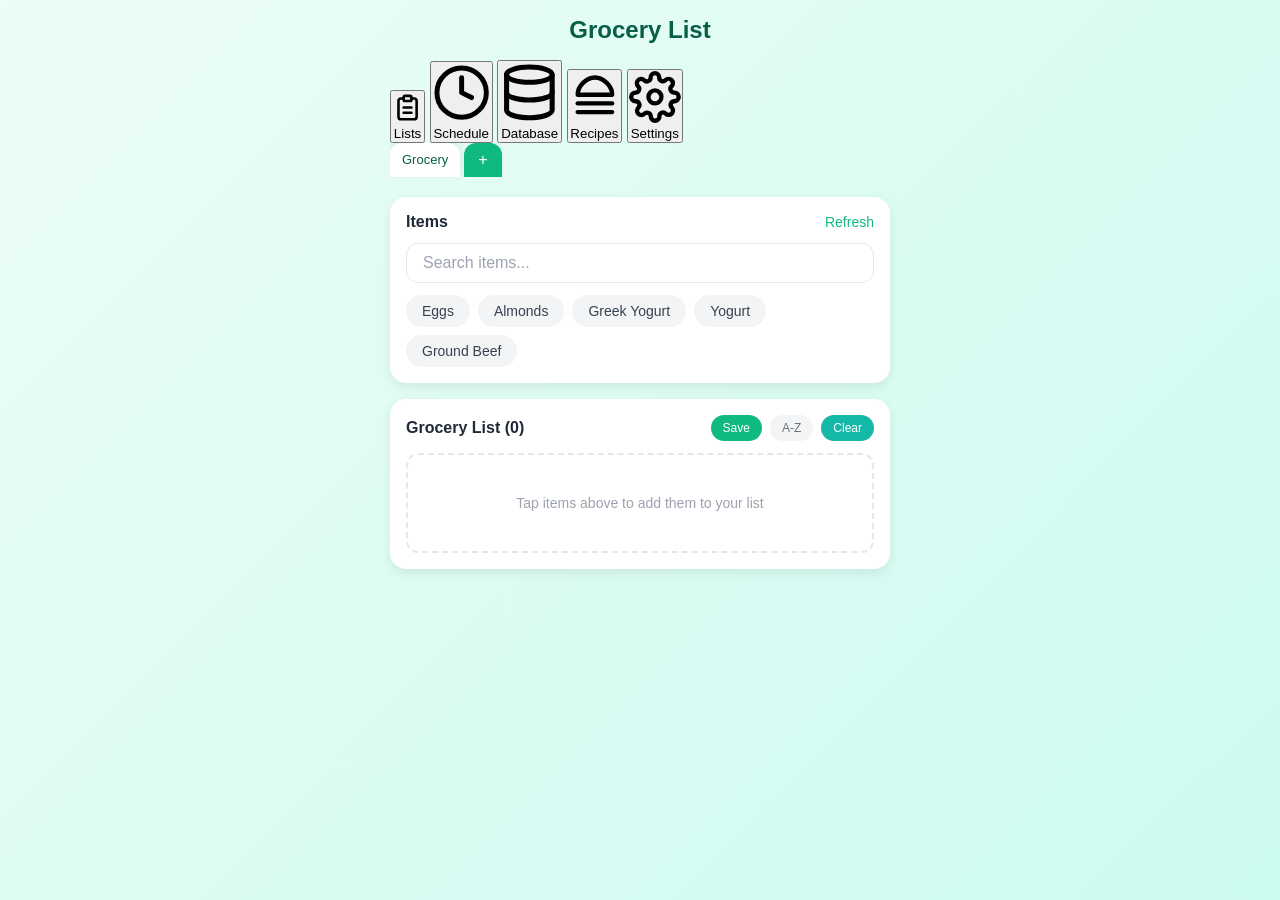
==== commit 691222c3: "Refactor navigation and add schedule functionality Updated the apple-touch-icon and replaced the top" ====
--- a/index.html
+++ b/index.html
@@ -9,17 +9,53 @@
   <meta name="theme-color" content="#059669">
   <title>Grocery List</title>
   <link rel="stylesheet" href="styles.css">
-  <link rel="apple-touch-icon" href="data:image/svg+xml,<svg xmlns='http://www.w3.org/2000/svg' viewBox='0 0 100 100'><rect fill='%23059669' width='100' height='100' rx='20'/><text y='70' x='50' text-anchor='middle' font-size='60'>ðŸ›’</text></svg>">
+  <link rel="apple-touch-icon" href="data:image/svg+xml,<svg xmlns='http://www.w3.org/2000/svg' viewBox='0 0 100 100'><rect fill='%23059669' width='100' height='100' rx='20'/><text y='70' x='50' text-anchor='middle' font-size='60'>ÃƒÂ°Ã…Â¸Ã¢â‚¬ÂºÃ¢â‚¬â„¢</text></svg>">
 </head>
 <body>
   <div class="container">
     <h1>Grocery List</h1>
     
-    <div class="top-btn-container">
-      <button class="btn btn-indigo" id="toggleDbBtn">Database</button>
-      <button class="btn btn-amber" id="toggleRecipesBtn">Recipes</button>
-      <button class="btn btn-secondary" id="importExportBtn">Settings</button>
-    </div>
+    <!-- Bottom Navigation Bar -->
+    <nav class="bottom-nav" id="bottomNav">
+      <button class="bottom-nav-item active" id="navListBtn" data-view="list">
+        <svg class="bottom-nav-icon" viewBox="0 0 24 24" fill="none" stroke="currentColor" stroke-width="2" stroke-linecap="round" stroke-linejoin="round">
+          <path d="M9 5H7a2 2 0 00-2 2v12a2 2 0 002 2h10a2 2 0 002-2V7a2 2 0 00-2-2h-2"/>
+          <rect x="9" y="3" width="6" height="4" rx="1"/>
+          <path d="M9 12h6"/><path d="M9 16h6"/>
+        </svg>
+        <span class="bottom-nav-label">Lists</span>
+      </button>
+      <button class="bottom-nav-item" id="toggleScheduleBtn" data-view="schedule">
+        <svg class="bottom-nav-icon" viewBox="0 0 24 24" fill="none" stroke="currentColor" stroke-width="2" stroke-linecap="round" stroke-linejoin="round">
+          <circle cx="12" cy="12" r="10"/>
+          <polyline points="12 6 12 12 16 14"/>
+        </svg>
+        <span class="bottom-nav-label">Schedule</span>
+      </button>
+      <button class="bottom-nav-item" id="toggleDbBtn" data-view="database">
+        <svg class="bottom-nav-icon" viewBox="0 0 24 24" fill="none" stroke="currentColor" stroke-width="2" stroke-linecap="round" stroke-linejoin="round">
+          <ellipse cx="12" cy="5" rx="9" ry="3"/>
+          <path d="M21 12c0 1.66-4 3-9 3s-9-1.34-9-3"/>
+          <path d="M3 5v14c0 1.66 4 3 9 3s9-1.34 9-3V5"/>
+        </svg>
+        <span class="bottom-nav-label">Database</span>
+      </button>
+      <button class="bottom-nav-item" id="toggleRecipesBtn" data-view="recipes">
+        <svg class="bottom-nav-icon" viewBox="0 0 24 24" fill="none" stroke="currentColor" stroke-width="2" stroke-linecap="round" stroke-linejoin="round">
+          <path d="M4 19h16"/>
+          <path d="M4 15h16"/>
+          <path d="M12 3C8 3 4 7 4 11h16c0-4-4-8-8-8z"/>
+        </svg>
+        <span class="bottom-nav-label">Recipes</span>
+      </button>
+      <button class="bottom-nav-item" id="importExportBtn" data-view="settings">
+        <svg class="bottom-nav-icon" viewBox="0 0 24 24" fill="none" stroke="currentColor" stroke-width="2" stroke-linecap="round" stroke-linejoin="round">
+          <circle cx="12" cy="12" r="3"/>
+          <path d="M19.4 15a1.65 1.65 0 00.33 1.82l.06.06a2 2 0 010 2.83 2 2 0 01-2.83 0l-.06-.06a1.65 1.65 0 00-1.82-.33 1.65 1.65 0 00-1 1.51V21a2 2 0 01-4 0v-.09A1.65 1.65 0 009 19.4a1.65 1.65 0 00-1.82.33l-.06.06a2 2 0 01-2.83-2.83l.06-.06A1.65 1.65 0 004.68 15a1.65 1.65 0 00-1.51-1H3a2 2 0 010-4h.09A1.65 1.65 0 004.6 9a1.65 1.65 0 00-.33-1.82l-.06-.06a2 2 0 012.83-2.83l.06.06A1.65 1.65 0 009 4.68a1.65 1.65 0 001-1.51V3a2 2 0 014 0v.09a1.65 1.65 0 001 1.51 1.65 1.65 0 001.82-.33l.06-.06a2 2 0 012.83 2.83l-.06.06A1.65 1.65 0 0019.32 9a1.65 1.65 0 001.51 1H21a2 2 0 010 4h-.09a1.65 1.65 0 00-1.51 1z"/>
+        </svg>
+        <span class="bottom-nav-label">Settings</span>
+      </button>
+    </nav>
 
     <div class="tabs-container" id="tabsContainer"></div>
 
@@ -232,6 +268,90 @@
       </div>
     </div>
 
+    <!-- Schedule View -->
+    <div id="scheduleView" class="hidden">
+      <div class="card">
+        <div class="card-header">
+          <span class="card-title">Scheduled Lists (<span id="scheduleCount">0</span>)</span>
+          <button class="btn btn-schedule" id="newScheduleBtn">+ New</button>
+        </div>
+        <div class="list-container" id="scheduleList"></div>
+      </div>
+    </div>
+
+    <!-- New/Edit Schedule Modal -->
+    <div class="modal-overlay hidden" id="scheduleModal">
+      <div class="modal modal-large" onclick="event.stopPropagation()">
+        <div class="modal-title" id="scheduleModalTitle">New Schedule</div>
+        
+        <div class="settings-label">Saved List</div>
+        <select class="select mb-12" id="scheduleSavedListSelect">
+          <option value="">-- Select a saved list --</option>
+        </select>
+        
+        <div class="settings-label">Schedule Type</div>
+        <div class="filter-row mb-12">
+          <button class="btn btn-small btn-schedule" id="schedTypeOnce" onclick="setScheduleType('once')">One-Time</button>
+          <button class="btn btn-small btn-secondary" id="schedTypeInterval" onclick="setScheduleType('interval')">Interval</button>
+          <button class="btn btn-small btn-secondary" id="schedTypeDayOfWeek" onclick="setScheduleType('dayofweek')">Day of Week</button>
+        </div>
+        
+        <!-- One-Time Options -->
+        <div id="schedOnceOptions">
+          <div class="settings-label">Date & Time</div>
+          <input type="datetime-local" class="input mb-12" id="schedDateTime">
+        </div>
+        
+        <!-- Interval Options -->
+        <div id="schedIntervalOptions" class="hidden">
+          <div class="settings-label">Repeat Every</div>
+          <div class="input-row mb-12">
+            <input type="number" class="input" id="schedIntervalValue" min="1" value="1" style="max-width: 100px; flex-shrink: 0; flex: 0 0 auto;">
+            <select class="select" id="schedIntervalUnit">
+              <option value="days">Days</option>
+              <option value="weeks">Weeks</option>
+              <option value="months">Months</option>
+            </select>
+          </div>
+          <div class="settings-label">Starting From</div>
+          <input type="datetime-local" class="input mb-12" id="schedIntervalStart">
+        </div>
+        
+        <!-- Day of Week Options -->
+        <div id="schedDayOfWeekOptions" class="hidden">
+          <div class="settings-label">Select Days</div>
+          <div class="day-picker mb-12">
+            <button class="day-btn" data-day="0" onclick="toggleScheduleDay(0)">Sun</button>
+            <button class="day-btn" data-day="1" onclick="toggleScheduleDay(1)">Mon</button>
+            <button class="day-btn" data-day="2" onclick="toggleScheduleDay(2)">Tue</button>
+            <button class="day-btn" data-day="3" onclick="toggleScheduleDay(3)">Wed</button>
+            <button class="day-btn" data-day="4" onclick="toggleScheduleDay(4)">Thu</button>
+            <button class="day-btn" data-day="5" onclick="toggleScheduleDay(5)">Fri</button>
+            <button class="day-btn" data-day="6" onclick="toggleScheduleDay(6)">Sat</button>
+          </div>
+          <div class="settings-label">Time of Day</div>
+          <input type="time" class="input mb-12" id="schedDayTime" value="09:00">
+        </div>
+        
+        <div class="modal-buttons">
+          <button class="btn btn-secondary" id="closeScheduleModalBtn">Cancel</button>
+          <button class="btn btn-schedule" id="saveScheduleBtn">Save</button>
+        </div>
+      </div>
+    </div>
+
+    <!-- Delete Schedule Confirm Modal -->
+    <div class="modal-overlay hidden" id="deleteScheduleModal">
+      <div class="modal" onclick="event.stopPropagation()">
+        <div class="modal-title">Delete Schedule?</div>
+        <p style="color: #6b7280; font-size: 14px;">This cannot be undone.</p>
+        <div class="modal-buttons">
+          <button class="btn btn-secondary" id="closeDeleteScheduleModalBtn">Cancel</button>
+          <button class="btn btn-danger" id="confirmDeleteScheduleBtn">Delete</button>
+        </div>
+      </div>
+    </div>
+
     <!-- Recipes View -->
     <div id="recipesView" class="hidden">
       <div class="card">
--- a/styles.css
+++ b/styles.css
@@ -430,6 +430,67 @@
 
 .tab-add:active { background: #059669; }
 
+.tab-add-vacation {
+  background: #ef4444;
+  color: white;
+  font-size: 16px;
+  padding: 8px 14px;
+}
+
+.tab-add-vacation:active { background: #dc2626; }
+
+.tab-add-todo {
+  background: #3b82f6;
+  color: white;
+  font-size: 16px;
+  padding: 8px 14px;
+}
+
+.tab-add-todo:active { background: #2563eb; }
+
+/* Themed active tabs */
+.tab-active { 
+  background: var(--card-bg); 
+  color: #065f46; 
+  box-shadow: 0 -2px 8px var(--shadow); 
+}
+
+.tab-active-vacation {
+  background: var(--card-bg);
+  color: #dc2626;
+  box-shadow: 0 -2px 8px var(--shadow);
+}
+
+.tab-active-todo {
+  background: var(--card-bg);
+  color: #2563eb;
+  box-shadow: 0 -2px 8px var(--shadow);
+}
+
+[data-theme="dark"] .tab-active { color: #6ee7b7; }
+[data-theme="dark"] .tab-active-vacation { color: #fca5a5; }
+[data-theme="dark"] .tab-active-todo { color: #93c5fd; }
+
+/* Themed Save button */
+.btn-save-grocery { background: #10b981; color: white; }
+.btn-save-grocery:active { background: #059669; }
+
+.btn-save-vacation { background: #ef4444; color: white; }
+.btn-save-vacation:active { background: #dc2626; }
+
+.btn-save-todo { background: #3b82f6; color: white; }
+.btn-save-todo:active { background: #2563eb; }
+
+/* Themed Clear button */
+.btn-clear-grocery { background: #14b8a6; color: white; }
+.btn-clear-grocery:active { background: #0d9488; }
+
+.btn-clear-vacation { background: #f87171; color: white; }
+.btn-clear-vacation:active { background: #ef4444; }
+
+.btn-clear-todo { background: #60a5fa; color: white; }
+.btn-clear-todo:active { background: #3b82f6; }
+
 /* Modal */
 .modal-overlay { 
   position: fixed; 
@@ -484,6 +545,16 @@
 }
 
 .preset-btn:active { background: var(--chip-default-bg); }
+
+.preset-btn-saved {
+  background: #10b981;
+  color: white;
+  border: none;
+}
+
+.preset-btn-saved:active { 
+  background: #059669; 
+}
 
 /* Recipe Styles */
 .recipe-ingredients-list { 
@@ -661,3 +732,193 @@
   color: var(--text-primary);
   margin-bottom: 8px;
 }
+
+/* Database View Toggle */
+.db-view-toggle {
+  display: flex;
+  gap: 4px;
+  background: var(--chip-default-bg);
+  border-radius: 8px;
+  padding: 3px;
+}
+
+.toggle-btn {
+  padding: 6px 12px;
+  border: none;
+  border-radius: 6px;
+  font-size: 13px;
+  font-weight: 500;
+  cursor: pointer;
+  background: transparent;
+  color: var(--text-secondary);
+  transition: all 0.2s;
+}
+
+.toggle-btn.active {
+  background: var(--card-bg);
+  color: var(--text-primary);
+  box-shadow: 0 1px 3px var(--shadow);
+}
+
+.toggle-btn:active {
+  transform: scale(0.98);
+}
+
+/* Saved List Card (Expandable) */
+.saved-list-card {
+  background: var(--db-item-bg);
+  border-radius: 12px;
+  margin-bottom: 8px;
+  overflow: hidden;
+}
+
+.saved-list-header {
+  display: flex;
+  align-items: center;
+  gap: 8px;
+  padding: 12px;
+  cursor: pointer;
+}
+
+.saved-list-header:active {
+  background: var(--chip-default-bg);
+}
+
+.saved-list-expand {
+  width: 20px;
+  height: 20px;
+  display: flex;
+  align-items: center;
+  justify-content: center;
+  color: var(--text-muted);
+  font-size: 12px;
+  transition: transform 0.2s;
+}
+
+.saved-list-expand.expanded {
+  transform: rotate(90deg);
+}
+
+.saved-list-name {
+  flex: 1;
+  font-size: 14px;
+  font-weight: 500;
+  color: var(--text-primary);
+}
+
+.saved-list-count {
+  font-size: 12px;
+  color: var(--text-muted);
+}
+
+.saved-list-actions {
+  display: flex;
+  gap: 4px;
+}
+
+.saved-list-action-btn {
+  background: none;
+  border: none;
+  color: var(--text-muted);
+  font-size: 14px;
+  cursor: pointer;
+  padding: 4px 8px;
+  border-radius: 4px;
+}
+
+.saved-list-action-btn:active {
+  background: var(--chip-default-bg);
+}
+
+.saved-list-action-btn.load-btn {
+  color: #10b981;
+}
+
+.saved-list-action-btn.delete-btn:active {
+  color: #ef4444;
+}
+
+.saved-list-items {
+  padding: 0 12px 12px 12px;
+  display: none;
+}
+
+.saved-list-items.expanded {
+  display: block;
+}
+
+.saved-list-item {
+  display: flex;
+  align-items: center;
+  gap: 8px;
+  padding: 8px;
+  background: var(--card-bg);
+  border-radius: 8px;
+  margin-bottom: 6px;
+  font-size: 13px;
+}
+
+.saved-list-item-qty {
+  color: var(--text-secondary);
+  min-width: 60px;
+}
+
+.saved-list-item-name {
+  flex: 1;
+  color: var(--text-primary);
+}
+
+.saved-list-item-remove {
+  background: none;
+  border: none;
+  color: var(--text-muted);
+  font-size: 14px;
+  cursor: pointer;
+  padding: 2px 6px;
+}
+
+.saved-list-item-remove:active {
+  color: #ef4444;
+}
+
+.saved-list-add-item {
+  display: flex;
+  gap: 8px;
+  margin-top: 8px;
+  padding-top: 8px;
+  border-top: 1px solid var(--border-color);
+}
+
+.saved-list-add-item .input {
+  flex: 1;
+  padding: 8px 12px;
+  font-size: 13px;
+}
+
+.saved-list-add-item .btn {
+  padding: 8px 12px;
+  font-size: 13px;
+}
+
+.saved-list-add-item .autocomplete-container {
+  position: relative;
+}
+
+.saved-list-add-item .autocomplete-list {
+  position: absolute;
+  top: 100%;
+  left: 0;
+  right: 0;
+  margin-top: 4px;
+  max-height: 150px;
+  overflow-y: auto;
+  z-index: 1000;
+}
+
+.saved-list-items {
+  overflow: visible;
+}
+
+.saved-list-card {
+  overflow: visible;
+}
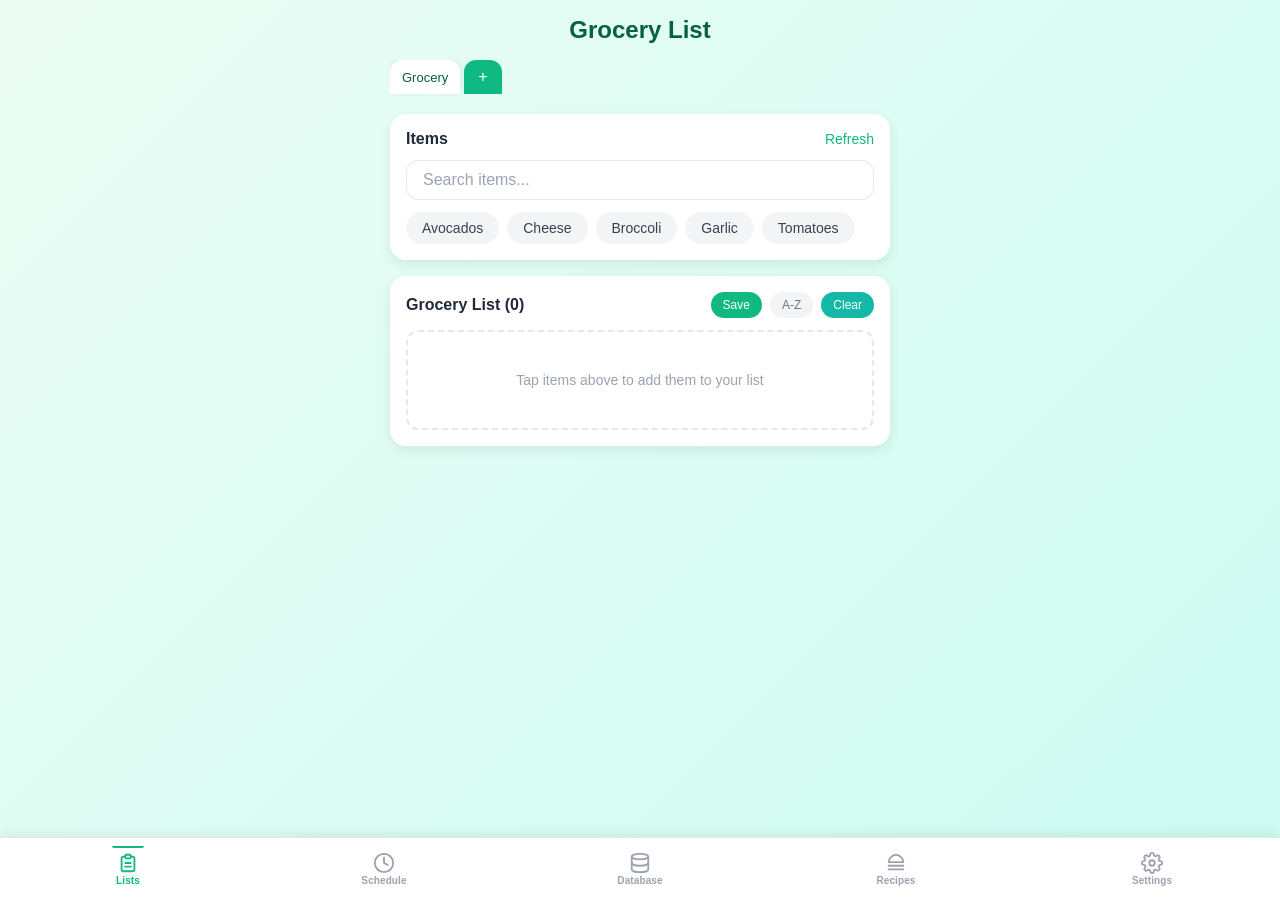
==== commit 85fab1a3: "Update apple-touch-icon text to use emoji" ====
--- a/index.html
+++ b/index.html
@@ -9,7 +9,7 @@
   <meta name="theme-color" content="#059669">
   <title>Grocery List</title>
   <link rel="stylesheet" href="styles.css">
-  <link rel="apple-touch-icon" href="data:image/svg+xml,<svg xmlns='http://www.w3.org/2000/svg' viewBox='0 0 100 100'><rect fill='%23059669' width='100' height='100' rx='20'/><text y='70' x='50' text-anchor='middle' font-size='60'>ÃƒÂ°Ã…Â¸Ã¢â‚¬ÂºÃ¢â‚¬â„¢</text></svg>">
+  <link rel="apple-touch-icon" href="data:image/svg+xml,<svg xmlns='http://www.w3.org/2000/svg' viewBox='0 0 100 100'><rect fill='%23059669' width='100' height='100' rx='20'/><text y='70' x='50' text-anchor='middle' font-size='60'>&#x1F6D2</text></svg>">
 </head>
 <body>
   <div class="container">
--- a/styles.css
+++ b/styles.css
@@ -53,7 +53,7 @@
   background: linear-gradient(135deg, var(--bg-gradient-1) 0%, var(--bg-gradient-2) 100%); 
   min-height: 100vh; 
   padding: 16px; 
-  padding-bottom: 32px; 
+  padding-bottom: 100px; 
   -webkit-tap-highlight-color: transparent; 
 }
 
@@ -131,6 +131,11 @@
 .input:focus { 
   border-color: #10b981; 
   box-shadow: 0 0 0 3px rgba(16,185,129,0.1); 
+}
+
+input[type="number"].input {
+  -moz-appearance: textfield;
+  color: var(--text-primary);
 }
 
 .input::placeholder {
@@ -345,8 +350,87 @@
 .db-tag-vacation { background: #dbeafe; color: #1e40af; }
 .db-tag-todo { background: #fef3c7; color: #92400e; }
 
+/* Bottom Navigation Bar */
+.bottom-nav {
+  position: fixed;
+  bottom: 0;
+  left: 0;
+  right: 0;
+  display: flex;
+  justify-content: space-around;
+  align-items: stretch;
+  background: var(--card-bg);
+  border-top: 1px solid var(--border-color);
+  padding: 8px 0;
+  padding-bottom: calc(10px + env(safe-area-inset-bottom, 0px));
+  z-index: 900;
+  box-shadow: 0 -2px 12px var(--shadow);
+}
+
+.bottom-nav-item {
+  flex: 1;
+  display: flex;
+  flex-direction: column;
+  align-items: center;
+  justify-content: center;
+  gap: 2px;
+  padding: 6px 4px 4px;
+  background: none;
+  border: none;
+  cursor: pointer;
+  color: var(--text-muted);
+  transition: color 0.2s;
+  -webkit-tap-highlight-color: transparent;
+  position: relative;
+}
+
+.bottom-nav-item::before {
+  content: '';
+  position: absolute;
+  top: 0;
+  left: 50%;
+  transform: translateX(-50%) scaleX(0);
+  width: 32px;
+  height: 2px;
+  border-radius: 0 0 2px 2px;
+  background: #10b981;
+  transition: transform 0.25s ease;
+}
+
+.bottom-nav-item.active::before {
+  transform: translateX(-50%) scaleX(1);
+}
+
+.bottom-nav-item.active {
+  color: #10b981;
+}
+
+[data-theme="dark"] .bottom-nav-item.active {
+  color: #6ee7b7;
+}
+
+[data-theme="dark"] .bottom-nav-item::before {
+  background: #6ee7b7;
+}
+
+.bottom-nav-item:active {
+  opacity: 0.7;
+}
+
+.bottom-nav-icon {
+  width: 22px;
+  height: 22px;
+  flex-shrink: 0;
+}
+
+.bottom-nav-label {
+  font-size: 10px;
+  font-weight: 600;
+  letter-spacing: 0.01em;
+  line-height: 1;
+}
+
 /* Layout Helpers */
-.top-btn-container { display: flex; justify-content: center; gap: 8px; margin-bottom: 16px; }
 
 .link-btn { 
   background: none; 
@@ -922,3 +1006,146 @@
 .saved-list-card {
   overflow: visible;
 }
+
+/* Schedule Feature */
+.btn-schedule { background: #8b5cf6; color: white; }
+.btn-schedule:active { background: #7c3aed; }
+
+.schedule-card {
+  background: var(--db-item-bg);
+  border-radius: 12px;
+  padding: 12px;
+  margin-bottom: 8px;
+  border-left: 4px solid #8b5cf6;
+}
+
+.schedule-card.completed {
+  opacity: 0.6;
+  border-left-color: var(--text-muted);
+}
+
+.schedule-card-header {
+  display: flex;
+  justify-content: space-between;
+  align-items: flex-start;
+  margin-bottom: 6px;
+}
+
+.schedule-card-name {
+  font-weight: 600;
+  color: var(--text-primary);
+  font-size: 15px;
+  flex: 1;
+}
+
+.schedule-card-actions {
+  display: flex;
+  gap: 4px;
+}
+
+.schedule-action-btn {
+  background: none;
+  border: none;
+  color: var(--text-muted);
+  font-size: 14px;
+  cursor: pointer;
+  padding: 4px 8px;
+  border-radius: 4px;
+}
+
+.schedule-action-btn:active {
+  background: var(--chip-default-bg);
+}
+
+.schedule-action-btn.trigger-btn {
+  color: #8b5cf6;
+  font-size: 12px;
+  font-weight: 500;
+}
+
+.schedule-action-btn.trigger-btn:active {
+  color: #7c3aed;
+}
+
+.schedule-card-details {
+  font-size: 13px;
+  color: var(--text-secondary);
+  display: flex;
+  flex-direction: column;
+  gap: 2px;
+}
+
+.schedule-tag {
+  display: inline-block;
+  padding: 2px 8px;
+  border-radius: 8px;
+  font-size: 11px;
+  font-weight: 600;
+  background: #ede9fe;
+  color: #6d28d9;
+}
+
+[data-theme="dark"] .schedule-tag {
+  background: #4c1d95;
+  color: #c4b5fd;
+}
+
+.schedule-status-completed {
+  display: inline-block;
+  padding: 2px 8px;
+  border-radius: 8px;
+  font-size: 11px;
+  font-weight: 600;
+  background: #e5e7eb;
+  color: #6b7280;
+}
+
+[data-theme="dark"] .schedule-status-completed {
+  background: #374151;
+  color: #9ca3af;
+}
+
+.schedule-status-active {
+  display: inline-block;
+  padding: 2px 8px;
+  border-radius: 8px;
+  font-size: 11px;
+  font-weight: 600;
+  background: #ede9fe;
+  color: #7c3aed;
+}
+
+[data-theme="dark"] .schedule-status-active {
+  background: #4c1d95;
+  color: #c4b5fd;
+}
+
+/* Day Picker */
+.day-picker {
+  display: flex;
+  gap: 4px;
+  flex-wrap: wrap;
+}
+
+.day-btn {
+  padding: 8px 10px;
+  border-radius: 8px;
+  border: 1px solid var(--border-color);
+  background: var(--input-bg);
+  color: var(--text-primary);
+  font-size: 13px;
+  cursor: pointer;
+  transition: all 0.2s;
+  min-width: 44px;
+  text-align: center;
+}
+
+.day-btn.selected {
+  background: #8b5cf6;
+  color: white;
+  border-color: #8b5cf6;
+}
+
+.day-btn:active {
+  transform: scale(0.95);
+}
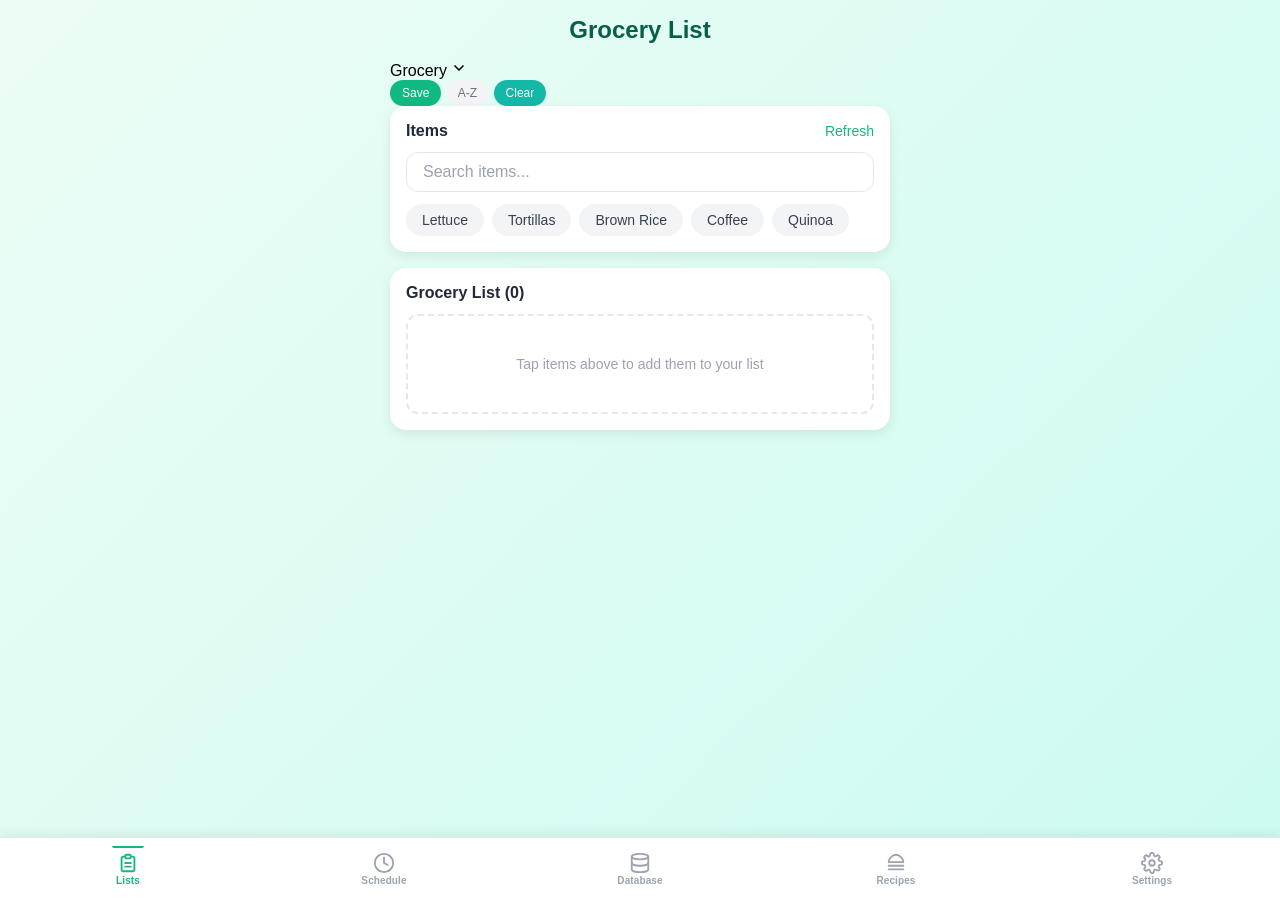
==== commit 3dba98e8: "Add list dropdown and selector for grocery items Added list dropdown overlay and selector for grocer" ====
--- a/index.html
+++ b/index.html
@@ -57,7 +57,26 @@
       </button>
     </nav>
 
-    <div class="tabs-container" id="tabsContainer"></div>
+    <!-- List Dropdown Overlay -->
+    <div class="list-dropdown-overlay" id="listDropdownOverlay"></div>
+
+    <!-- List Selector Bar (compact dropdown) -->
+    <div class="list-selector" id="listSelector">
+      <div class="list-selector-left" id="listSelectorTap">
+        <span class="list-selector-name" id="listSelectorName">Grocery</span>
+        <svg class="list-selector-chevron" id="listSelectorChevron" width="16" height="16" viewBox="0 0 24 24" fill="none" stroke="currentColor" stroke-width="2.5" stroke-linecap="round" stroke-linejoin="round"><polyline points="6 9 12 15 18 9"/></svg>
+      </div>
+      <div class="list-selector-right">
+        <div class="list-selector-pips" id="listSelectorPips"></div>
+        <div class="list-selector-actions">
+          <button class="btn btn-small btn-save-grocery" id="saveListBtn">Save</button>
+          <button class="btn btn-small btn-secondary" id="sortBtn">A-Z</button>
+          <button class="btn btn-small btn-clear-grocery" id="newListBtn">Clear</button>
+        </div>
+      </div>
+      <!-- Dropdown -->
+      <div class="list-dropdown" id="listDropdown"></div>
+    </div>
 
     <!-- New List Modal -->
     <div class="modal-overlay hidden" id="newListModal">
@@ -102,7 +121,6 @@
         <p style="color: #6b7280; font-size: 14px; margin-bottom: 12px;">Which list type should this item appear in?</p>
         <select class="select" id="categorySelect">
           <option value="grocery">Grocery</option>
-          <option value="vacation">Vacation</option>
           <option value="todo">To-Do</option>
         </select>
         <div class="modal-buttons">
@@ -388,7 +406,6 @@
           <div class="filter-row mb-12">
             <button class="btn btn-small btn-primary" id="dbFilterAll">All</button>
             <button class="btn btn-small btn-secondary" id="dbFilterGrocery">Grocery</button>
-            <button class="btn btn-small btn-secondary" id="dbFilterVacation">Vacation</button>
             <button class="btn btn-small btn-secondary" id="dbFilterTodo">To-Do</button>
           </div>
           <div class="input-row">
@@ -404,7 +421,6 @@
           <div class="filter-row mb-12">
             <button class="btn btn-small btn-primary" id="savedFilterAll">All</button>
             <button class="btn btn-small btn-secondary" id="savedFilterGrocery">Grocery</button>
-            <button class="btn btn-small btn-secondary" id="savedFilterVacation">Vacation</button>
             <button class="btn btn-small btn-secondary" id="savedFilterTodo">To-Do</button>
           </div>
           <div class="list-container" id="savedListsDbContainer"></div>
@@ -414,25 +430,10 @@
 
     <!-- Main View -->
     <div id="mainView">
-      <div class="card">
-        <div class="card-header">
-          <span class="card-title">Items</span>
-          <button class="link-btn" id="refreshBtn">Refresh</button>
-        </div>
-        <input type="text" class="input mb-12" id="searchInput" placeholder="Search items...">
-        <div class="chips" id="itemChips"></div>
-      </div>
-      <div class="card">
-        <div class="card-header">
-          <span class="card-title"><span id="listTitle">Shopping List</span> (<span id="listCount">0</span>)</span>
-          <div class="btn-group">
-            <button class="btn btn-small btn-save-grocery" id="saveListBtn">Save</button>
-            <button class="btn btn-small btn-secondary" id="sortBtn">A-Z</button>
-            <button class="btn btn-small btn-clear-grocery" id="newListBtn">Clear</button>
-          </div>
-        </div>
-        <div id="shoppingListEmpty" class="list-empty">Tap items above to add them to your list</div>
-        <div id="shoppingList" class="list-container hidden"></div>
+      <div class="swipe-viewport" id="swipeViewport">
+        <div class="swipe-track" id="swipeTrack">
+          <!-- Panels are rendered dynamically by JS -->
+        </div>
       </div>
     </div>
   </div>
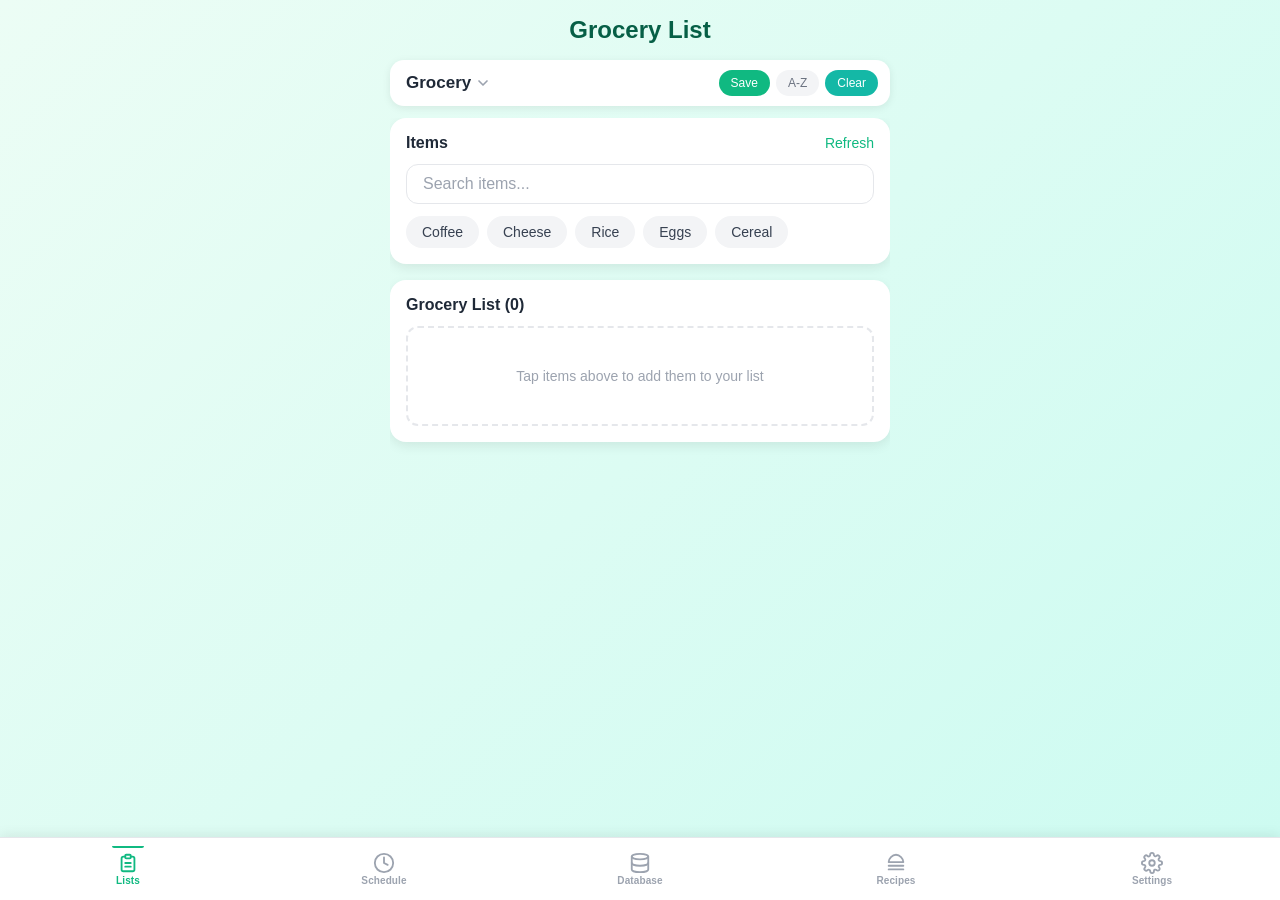
==== commit 0a127422: "Update modal title from 'Choose a list name' to 'Choose a list'" ====
--- a/index.html
+++ b/index.html
@@ -81,7 +81,7 @@
     <!-- New List Modal -->
     <div class="modal-overlay hidden" id="newListModal">
       <div class="modal" onclick="event.stopPropagation()">
-        <div class="modal-title">Choose a list name</div>
+        <div class="modal-title">Choose a list</div>
         <div class="preset-list" id="presetList"></div>
         <button class="preset-btn preset-btn-saved mb-12" id="openSavedListsBtn">Add Saved List</button>
         <div class="modal-buttons">
--- a/styles.css
+++ b/styles.css
@@ -10,7 +10,6 @@
   --chip-default-bg: #f3f4f6;
   --chip-default-text: #374151;
   --list-item-grocery-bg: #ecfdf5;
-  --list-item-vacation-bg: #fee2e2;
   --list-item-todo-bg: #dbeafe;
   --db-item-bg: #f9fafb;
   --modal-overlay: rgba(0,0,0,0.5);
@@ -34,7 +33,6 @@
   --chip-default-bg: #334155;
   --chip-default-text: #e2e8f0;
   --list-item-grocery-bg: #064e3b;
-  --list-item-vacation-bg: #7f1d1d;
   --list-item-todo-bg: #1e3a5f;
   --db-item-bg: #0f172a;
   --modal-overlay: rgba(0,0,0,0.7);
@@ -170,11 +168,9 @@
 .chip-default:active { background: var(--border-color); }
 
 .chip-selected { background: #10b981; color: white; box-shadow: 0 2px 8px rgba(16,185,129,0.3); }
-.chip-selected-vacation { background: #ef4444; color: white; box-shadow: 0 2px 8px rgba(239,68,68,0.3); }
 .chip-selected-todo { background: #3b82f6; color: white; box-shadow: 0 2px 8px rgba(59,130,246,0.3); }
 
 .chip-highlight { background: #d1fae5; color: #065f46; box-shadow: 0 0 0 2px #10b981; }
-.chip-highlight-vacation { background: #fee2e2; color: #991b1b; box-shadow: 0 0 0 2px #ef4444; }
 .chip-highlight-todo { background: #dbeafe; color: #1e40af; box-shadow: 0 0 0 2px #3b82f6; }
 
 .chip-badge { position: relative; }
@@ -185,17 +181,6 @@
   top: -6px; 
   left: -6px; 
   background: #059669; 
-  color: white; 
-  font-size: 10px; 
-  padding: 2px 6px; 
-  border-radius: 10px; 
-}
-
-.badge-vacation { 
-  position: absolute; 
-  top: -6px; 
-  left: -6px; 
-  background: #dc2626; 
   color: white; 
   font-size: 10px; 
   padding: 2px 6px; 
@@ -237,16 +222,6 @@
   gap: 12px; 
   padding: 12px; 
   background: var(--list-item-grocery-bg); 
-  border-radius: 12px; 
-  margin-bottom: 8px; 
-}
-
-.list-item-vacation { 
-  display: flex; 
-  align-items: center; 
-  gap: 12px; 
-  padding: 12px; 
-  background: var(--list-item-vacation-bg); 
   border-radius: 12px; 
   margin-bottom: 8px; 
 }
@@ -275,20 +250,6 @@
   flex-shrink: 0; 
 }
 
-.list-number-vacation { 
-  width: 24px; 
-  height: 24px; 
-  background: #ef4444; 
-  color: white; 
-  border-radius: 50%; 
-  display: flex; 
-  align-items: center; 
-  justify-content: center; 
-  font-size: 12px; 
-  font-weight: 600; 
-  flex-shrink: 0; 
-}
-
 .list-number-todo { 
   width: 24px; 
   height: 24px; 
@@ -347,8 +308,7 @@
 
 .db-tag { padding: 2px 8px; border-radius: 8px; font-size: 11px; font-weight: 600; }
 .db-tag-grocery { background: #d1fae5; color: #065f46; }
-.db-tag-vacation { background: #dbeafe; color: #1e40af; }
-.db-tag-todo { background: #fef3c7; color: #92400e; }
+.db-tag-todo { background: #dbeafe; color: #1e40af; }
 
 /* Bottom Navigation Bar */
 .bottom-nav {
@@ -453,124 +413,280 @@
 .mb-12 { margin-bottom: 12px; }
 .mb-8 { margin-bottom: 8px; }
 
-/* Tabs */
-.tabs-container { 
-  display: flex; 
-  gap: 4px; 
-  margin-bottom: 16px; 
-  overflow-x: auto; 
-  -webkit-overflow-scrolling: touch; 
-  padding-bottom: 4px; 
-}
-
-.tab { 
-  padding: 8px 12px; 
-  border-radius: 12px 12px 0 0; 
-  border: none; 
-  font-size: 13px; 
-  font-weight: 500; 
-  cursor: pointer; 
-  white-space: nowrap; 
-  background: var(--border-color); 
-  color: var(--text-secondary); 
-  display: flex; 
-  align-items: center; 
-  gap: 6px; 
-}
-
-.tab:active { background: var(--chip-default-bg); }
-
-.tab-active { 
-  background: var(--card-bg); 
-  color: #065f46; 
-  box-shadow: 0 -2px 8px var(--shadow); 
-}
-
-[data-theme="dark"] .tab-active { color: #6ee7b7; }
-
-.tab-name { pointer-events: none; }
-
-.tab-close { 
-  background: none; 
-  border: none; 
-  color: var(--text-muted); 
-  font-size: 14px; 
-  cursor: pointer; 
-  padding: 2px 4px; 
-  line-height: 1; 
-  border-radius: 4px; 
-}
-
-.tab-close:active { background: rgba(0,0,0,0.1); color: #ef4444; }
-
-.tab-active .tab-close { color: var(--text-secondary); }
-
-.tab-add { 
-  background: #10b981; 
-  color: white; 
-  font-size: 16px; 
-  padding: 8px 14px; 
-}
-
-.tab-add:active { background: #059669; }
-
-.tab-add-vacation {
-  background: #ef4444;
+/* List Selector Bar */
+.list-selector {
+  display: flex;
+  align-items: center;
+  justify-content: space-between;
+  gap: 8px;
+  margin-bottom: 12px;
+  background: var(--card-bg);
+  border-radius: 14px;
+  padding: 10px 12px;
+  box-shadow: 0 2px 8px var(--shadow);
+  position: relative;
+  user-select: none;
+  -webkit-user-select: none;
+}
+
+.list-selector-left {
+  display: flex;
+  align-items: center;
+  gap: 4px;
+  cursor: pointer;
+  -webkit-tap-highlight-color: transparent;
+  padding: 2px 4px;
+  border-radius: 8px;
+  transition: background 0.15s;
+  min-width: 0;
+}
+
+.list-selector-left:active {
+  background: var(--chip-default-bg);
+}
+
+.list-selector-name {
+  font-size: 17px;
+  font-weight: 700;
+  color: var(--text-primary);
+  white-space: nowrap;
+  overflow: hidden;
+  text-overflow: ellipsis;
+  max-width: 140px;
+}
+
+.list-selector-chevron {
+  flex-shrink: 0;
+  color: var(--text-muted);
+  transition: transform 0.2s ease;
+}
+
+.list-selector-chevron.open {
+  transform: rotate(180deg);
+}
+
+.list-selector-right {
+  display: flex;
+  align-items: center;
+  gap: 10px;
+  flex-shrink: 0;
+}
+
+.list-selector-pips {
+  display: flex;
+  gap: 4px;
+  align-items: center;
+}
+
+.list-selector-pip {
+  width: 6px;
+  height: 6px;
+  border-radius: 50%;
+  background: var(--border-color);
+  transition: all 0.25s ease;
+}
+
+.list-selector-pip.active {
+  width: 16px;
+  border-radius: 3px;
+  background: #10b981;
+}
+
+.list-selector-pip.active-todo {
+  width: 16px;
+  border-radius: 3px;
+  background: #3b82f6;
+}
+
+.list-selector-actions {
+  display: flex;
+  gap: 6px;
+}
+
+/* List Dropdown */
+.list-dropdown-overlay {
+  position: fixed;
+  top: 0;
+  left: 0;
+  right: 0;
+  bottom: 0;
+  background: var(--modal-overlay);
+  z-index: 950;
+  opacity: 0;
+  transition: opacity 0.2s ease;
+  pointer-events: none;
+}
+
+.list-dropdown-overlay.visible {
+  opacity: 1;
+  pointer-events: auto;
+}
+
+.list-dropdown {
+  position: absolute;
+  top: calc(100% + 4px);
+  left: 0;
+  right: 0;
+  background: var(--card-bg);
+  border-radius: 14px;
+  box-shadow: 0 8px 30px rgba(0,0,0,0.18);
+  z-index: 960;
+  overflow: hidden;
+  max-height: 0;
+  opacity: 0;
+  transform: translateY(-6px);
+  transition: max-height 0.3s ease, opacity 0.2s ease, transform 0.2s ease;
+  pointer-events: none;
+}
+
+.list-dropdown.open {
+  max-height: 420px;
+  opacity: 1;
+  transform: translateY(0);
+  pointer-events: auto;
+  overflow-y: auto;
+}
+
+.list-dropdown-header {
+  padding: 12px 14px 6px;
+  font-size: 11px;
+  font-weight: 700;
+  text-transform: uppercase;
+  letter-spacing: 0.05em;
+  color: var(--text-muted);
+  display: flex;
+  justify-content: space-between;
+  align-items: center;
+}
+
+.list-dropdown-add-btn {
+  background: #10b981;
   color: white;
-  font-size: 16px;
-  padding: 8px 14px;
-}
-
-.tab-add-vacation:active { background: #dc2626; }
-
-.tab-add-todo {
-  background: #3b82f6;
-  color: white;
-  font-size: 16px;
-  padding: 8px 14px;
-}
-
-.tab-add-todo:active { background: #2563eb; }
-
-/* Themed active tabs */
-.tab-active { 
-  background: var(--card-bg); 
-  color: #065f46; 
-  box-shadow: 0 -2px 8px var(--shadow); 
-}
-
-.tab-active-vacation {
-  background: var(--card-bg);
-  color: #dc2626;
-  box-shadow: 0 -2px 8px var(--shadow);
-}
-
-.tab-active-todo {
-  background: var(--card-bg);
-  color: #2563eb;
-  box-shadow: 0 -2px 8px var(--shadow);
-}
-
-[data-theme="dark"] .tab-active { color: #6ee7b7; }
-[data-theme="dark"] .tab-active-vacation { color: #fca5a5; }
-[data-theme="dark"] .tab-active-todo { color: #93c5fd; }
+  border: none;
+  border-radius: 6px;
+  font-size: 11px;
+  font-weight: 600;
+  padding: 4px 10px;
+  cursor: pointer;
+  -webkit-tap-highlight-color: transparent;
+}
+
+.list-dropdown-add-btn:active {
+  background: #059669;
+}
+
+.list-dropdown-item {
+  display: flex;
+  align-items: center;
+  gap: 10px;
+  padding: 12px 14px;
+  cursor: pointer;
+  transition: background 0.1s;
+  -webkit-tap-highlight-color: transparent;
+}
+
+.list-dropdown-item:last-child {
+  border-radius: 0 0 14px 14px;
+}
+
+.list-dropdown-item:active {
+  background: var(--chip-default-bg);
+}
+
+.list-dropdown-item.active-item {
+  background: var(--chip-default-bg);
+}
+
+.list-dropdown-item-dot {
+  width: 8px;
+  height: 8px;
+  border-radius: 50%;
+  flex-shrink: 0;
+}
+
+.list-dropdown-item-name {
+  flex: 1;
+  font-size: 15px;
+  font-weight: 500;
+  color: var(--text-primary);
+  white-space: nowrap;
+  overflow: hidden;
+  text-overflow: ellipsis;
+}
+
+.list-dropdown-item-count {
+  font-size: 12px;
+  color: var(--text-muted);
+  background: var(--chip-default-bg);
+  padding: 2px 8px;
+  border-radius: 10px;
+  flex-shrink: 0;
+}
+
+.list-dropdown-item-actions {
+  display: flex;
+  gap: 2px;
+  flex-shrink: 0;
+}
+
+.list-dropdown-action {
+  background: none;
+  border: none;
+  color: var(--text-muted);
+  font-size: 24px;
+  cursor: pointer;
+  padding: 6px 8px;
+  border-radius: 8px;
+  transition: all 0.1s;
+  line-height: 1;
+}
+
+.list-dropdown-action:active {
+  background: var(--border-color);
+}
+
+.list-dropdown-action.rename-action:active {
+  color: #10b981;
+}
+
+.list-dropdown-action.delete-action:active {
+  color: #ef4444;
+}
+
+/* Swipe Viewport */
+.swipe-viewport {
+  overflow-x: hidden;
+  overflow-y: visible;
+  position: relative;
+}
+
+.swipe-track {
+  display: flex;
+  transition: transform 0.35s cubic-bezier(0.25, 0.46, 0.45, 0.94);
+  will-change: transform;
+  touch-action: pan-y;
+}
+
+.swipe-track.swiping {
+  transition: none;
+}
+
+.swipe-panel {
+  flex: 0 0 100%;
+  width: 100%;
+  min-height: 100px;
+}
 
 /* Themed Save button */
 .btn-save-grocery { background: #10b981; color: white; }
 .btn-save-grocery:active { background: #059669; }
 
-.btn-save-vacation { background: #ef4444; color: white; }
-.btn-save-vacation:active { background: #dc2626; }
-
 .btn-save-todo { background: #3b82f6; color: white; }
 .btn-save-todo:active { background: #2563eb; }
 
 /* Themed Clear button */
 .btn-clear-grocery { background: #14b8a6; color: white; }
 .btn-clear-grocery:active { background: #0d9488; }
-
-.btn-clear-vacation { background: #f87171; color: white; }
-.btn-clear-vacation:active { background: #ef4444; }
 
 .btn-clear-todo { background: #60a5fa; color: white; }
 .btn-clear-todo:active { background: #3b82f6; }
@@ -904,10 +1020,11 @@
   background: none;
   border: none;
   color: var(--text-muted);
-  font-size: 14px;
-  cursor: pointer;
-  padding: 4px 8px;
-  border-radius: 4px;
+  font-size: 26px;
+  cursor: pointer;
+  padding: 6px 10px;
+  border-radius: 6px;
+  line-height: 1;
 }
 
 .saved-list-action-btn:active {
@@ -1047,10 +1164,11 @@
   background: none;
   border: none;
   color: var(--text-muted);
-  font-size: 14px;
-  cursor: pointer;
-  padding: 4px 8px;
-  border-radius: 4px;
+  font-size: 26px;
+  cursor: pointer;
+  padding: 6px 10px;
+  border-radius: 6px;
+  line-height: 1;
 }
 
 .schedule-action-btn:active {
@@ -1059,7 +1177,7 @@
 
 .schedule-action-btn.trigger-btn {
   color: #8b5cf6;
-  font-size: 12px;
+  font-size: 14px;
   font-weight: 500;
 }
 
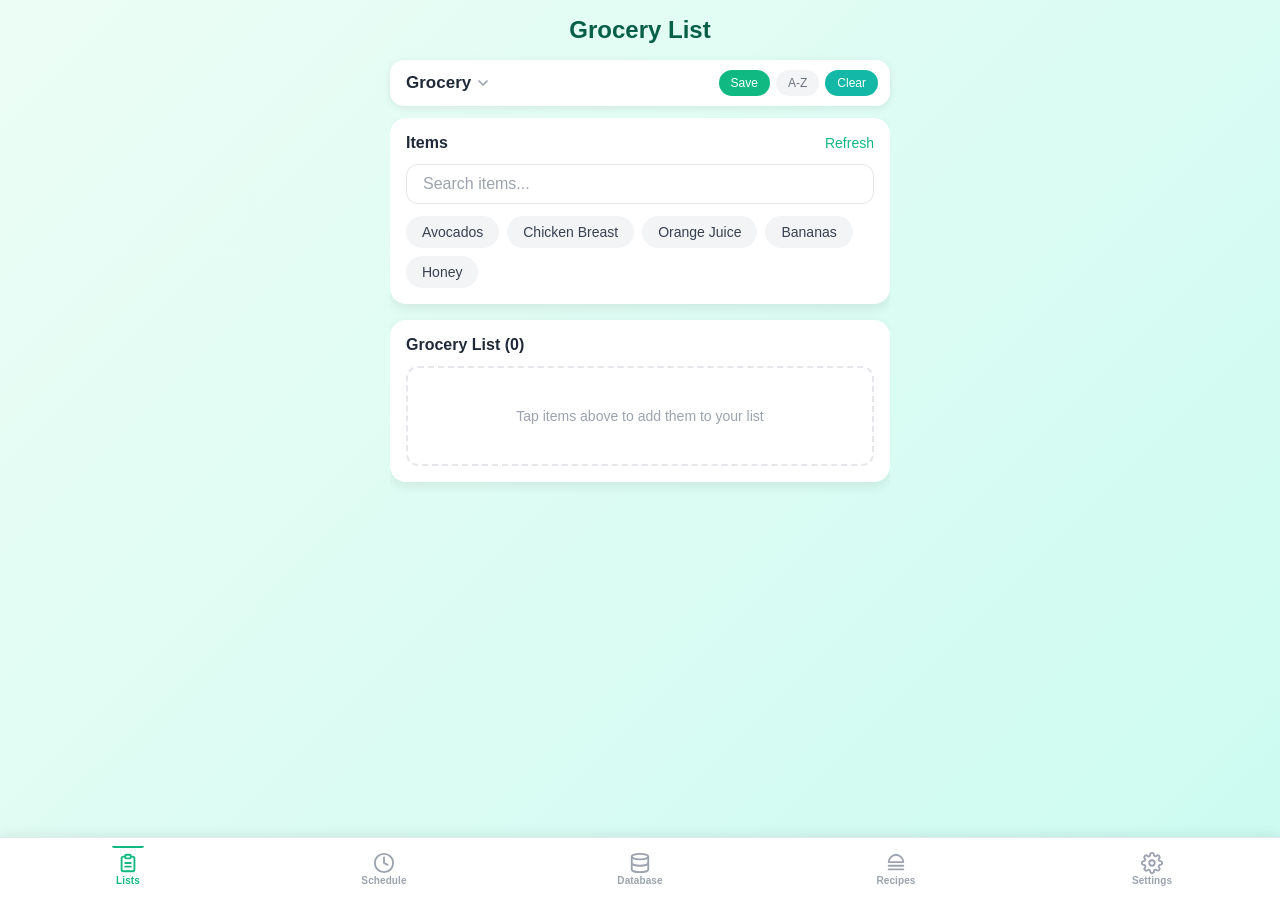
==== commit 5fc38f58: "Implement service worker for offline capabilities Added a service worker registration script for off" ====
--- a/index.html
+++ b/index.html
@@ -7,6 +7,7 @@
   <meta name="apple-mobile-web-app-status-bar-style" content="default">
   <meta name="apple-mobile-web-app-title" content="Grocery List">
   <meta name="theme-color" content="#059669">
+  <link rel="manifest" href="manifest.json">
   <title>Grocery List</title>
   <link rel="stylesheet" href="styles.css">
   <link rel="apple-touch-icon" href="data:image/svg+xml,<svg xmlns='http://www.w3.org/2000/svg' viewBox='0 0 100 100'><rect fill='%23059669' width='100' height='100' rx='20'/><text y='70' x='50' text-anchor='middle' font-size='60'>&#x1F6D2</text></svg>">
@@ -439,5 +440,28 @@
   </div>
 
   <script src="app.js"></script>
+  <script>
+    // Register Service Worker for offline support
+    if ('serviceWorker' in navigator) {
+      window.addEventListener('load', () => {
+        navigator.serviceWorker.register('./sw.js')
+          .then((registration) => {
+            // Check for updates on page load
+            registration.addEventListener('updatefound', () => {
+              const newWorker = registration.installing;
+              newWorker.addEventListener('statechange', () => {
+                if (newWorker.state === 'activated') {
+                  // New version available - will take effect on next load
+                  console.log('New version cached and ready for next load.');
+                }
+              });
+            });
+          })
+          .catch((error) => {
+            console.log('Service Worker registration failed:', error);
+          });
+      });
+    }
+  </script>
 </body>
 </html>
